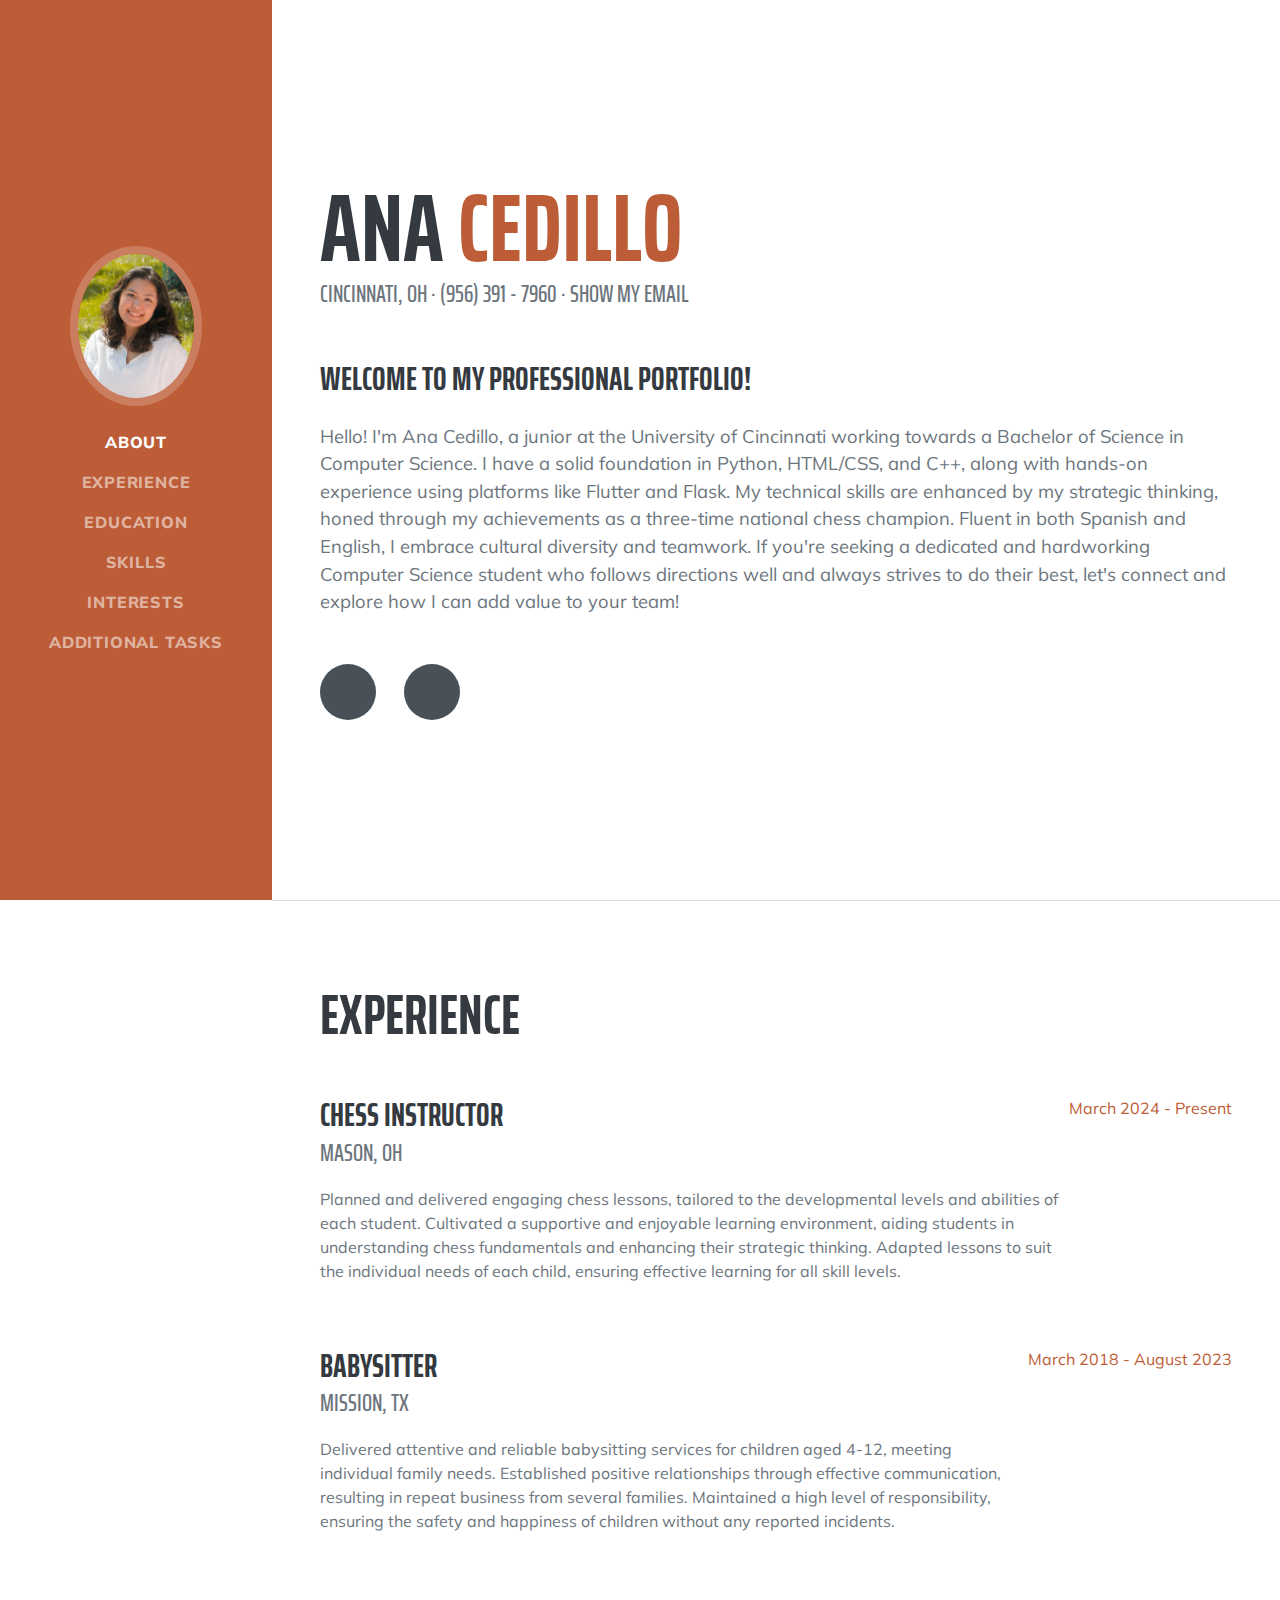
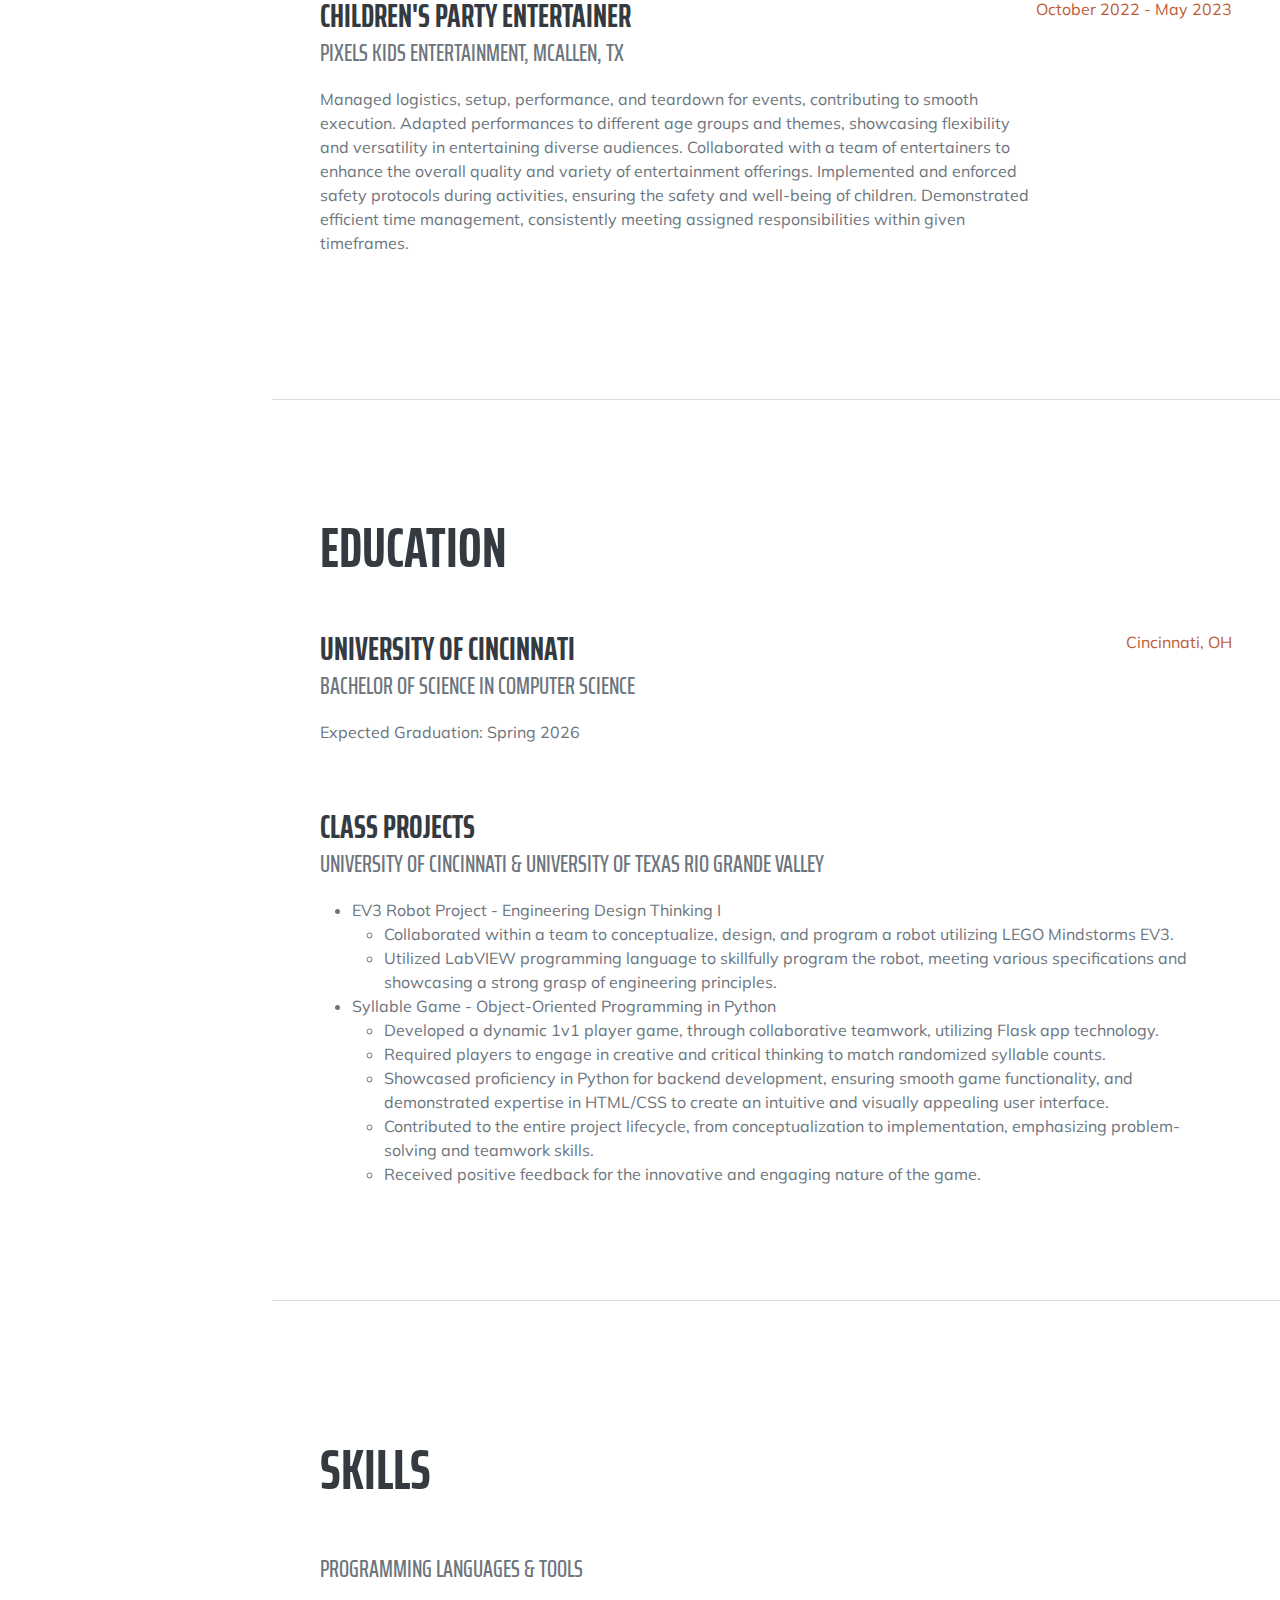
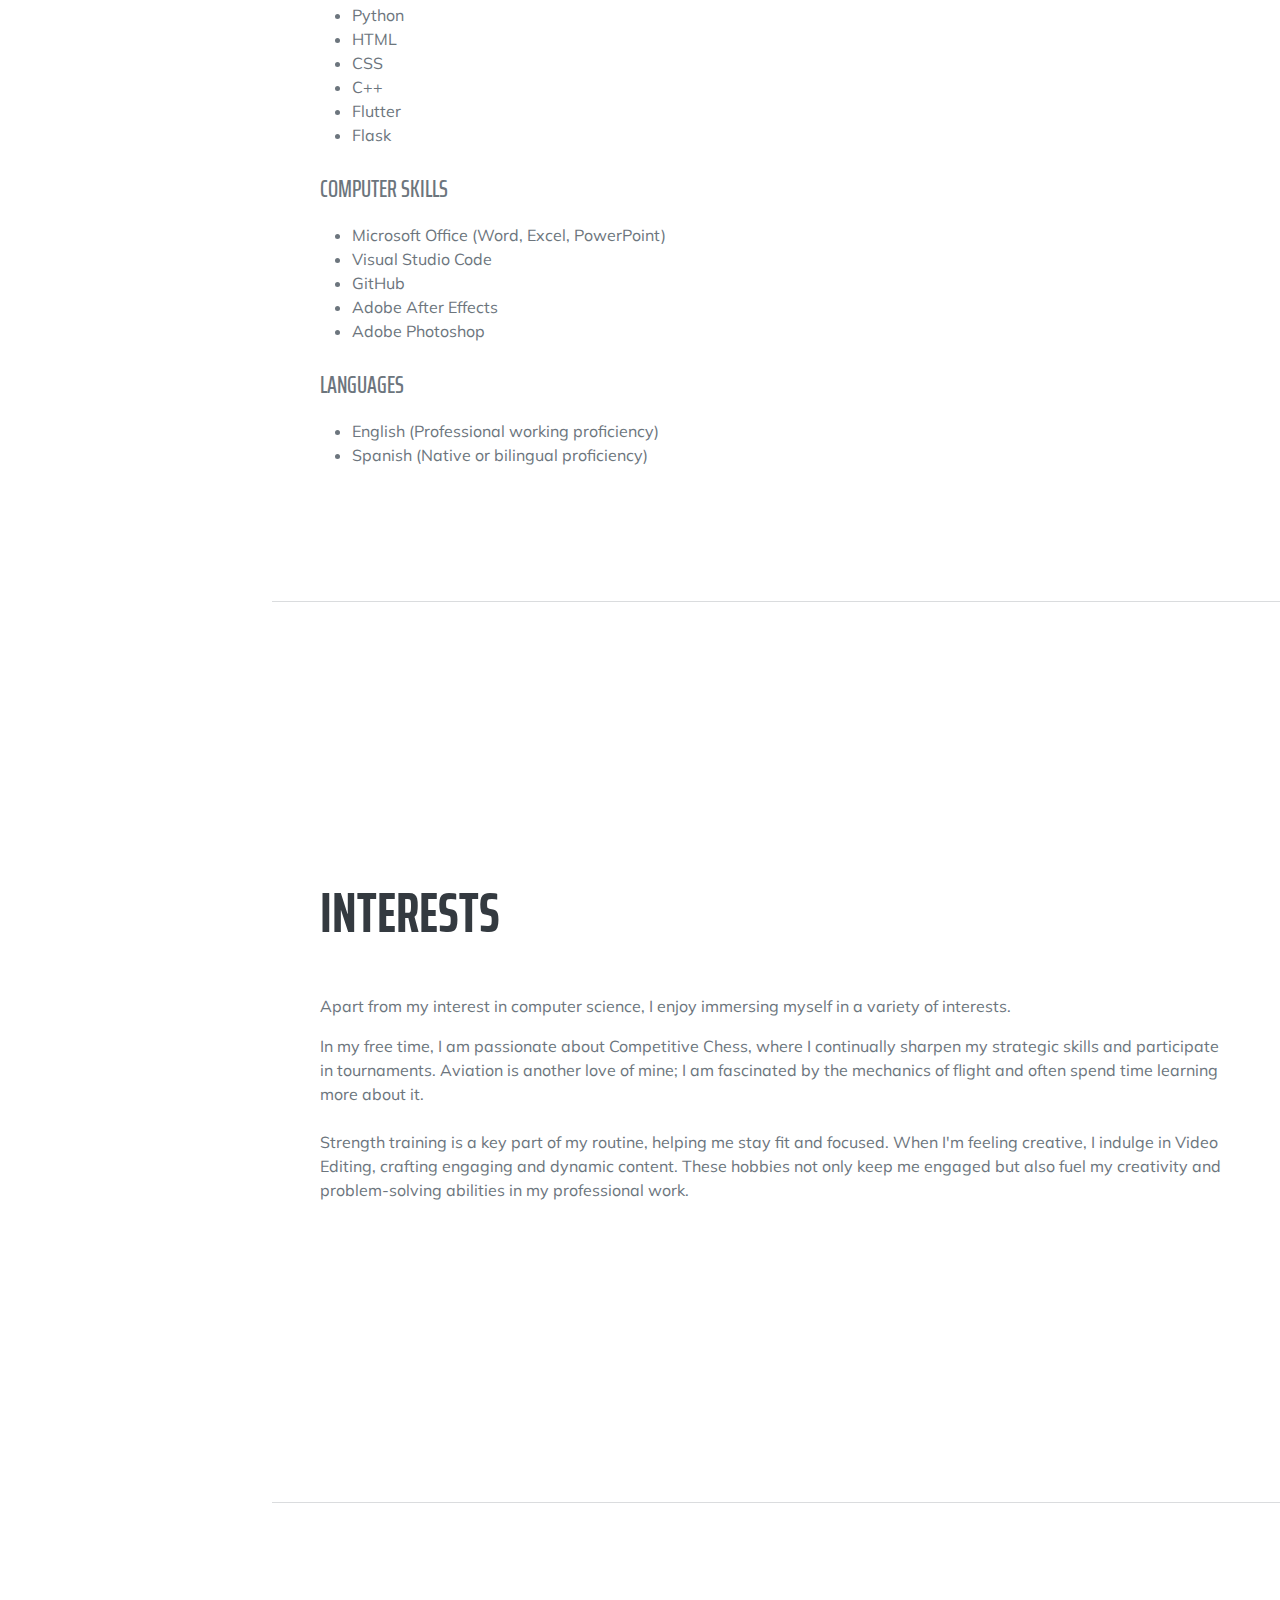
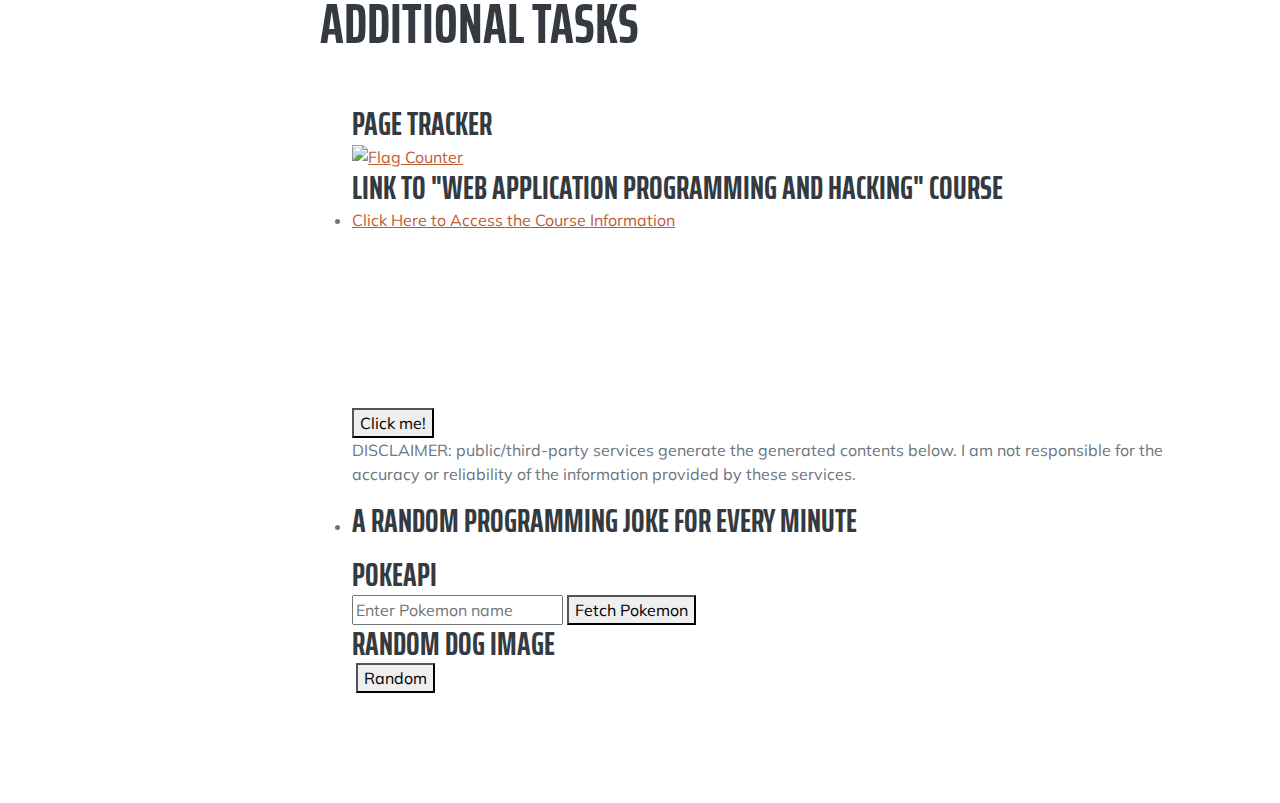
==== index.html @ 743b3d0e "Update index.html" ====
<!DOCTYPE html>
<html lang="en">
<head>
    <!-- Google tag (gtag.js) -->
<script async src="https://www.googletagmanager.com/gtag/js?id=G-1RV753YHR7"></script>
<script>
  window.dataLayer = window.dataLayer || [];
  function gtag(){dataLayer.push(arguments);}
  gtag('js', new Date());

  gtag('config', 'G-1RV753YHR7');
</script>
    <meta charset="utf-8" />
    <meta name="viewport" content="width=device-width, initial-scale=1, shrink-to-fit=no" />
    <meta name="description" content="" />
    <meta name="author" content="" />
    <title>Resume - Ana Cedillo</title>
    <link rel="icon" type="image/x-icon" href="images/favicon.ico" /> <!-- Corrected link to favicon -->
    <!-- Font Awesome icons (free version)-->
    <script src="https://use.fontawesome.com/releases/v6.3.0/js/all.js" crossorigin="anonymous"></script>
    <!-- Google fonts-->
    <link href="https://fonts.googleapis.com/css?family=Saira+Extra+Condensed:500,700" rel="stylesheet" type="text/css" />
    <link href="https://fonts.googleapis.com/css?family=Muli:400,400i,800,800i" rel="stylesheet" type="text/css" />
    <!-- Core theme CSS (includes Bootstrap)-->
    <link href="css/styles.css" rel="stylesheet" />
</head>
<body id="page-top">
    <!-- Navigation-->
    <nav class="navbar navbar-expand-lg navbar-dark bg-primary fixed-top" id="sideNav">
        <a class="navbar-brand js-scroll-trigger" href="#page-top">
            <span class="d-block d-lg-none">Ana Cedillo</span>
            <span class="d-none d-lg-block"><img class="img-fluid img-profile rounded-circle mx-auto mb-2" src="images/profile.jpg" alt="Profile Picture" /></span> <!-- Corrected path to profile image -->
        </a>
        <button class="navbar-toggler" type="button" data-bs-toggle="collapse" data-bs-target="#navbarResponsive" aria-controls="navbarResponsive" aria-expanded="false" aria-label="Toggle navigation"><span class="navbar-toggler-icon"></span></button>
        <div class="collapse navbar-collapse" id="navbarResponsive">
            <ul class="navbar-nav">
                <li class="nav-item"><a class="nav-link js-scroll-trigger" href="#about">About</a></li>
                <li class="nav-item"><a class="nav-link js-scroll-trigger" href="#experience">Experience</a></li>
                <li class="nav-item"><a class="nav-link js-scroll-trigger" href="#education">Education</a></li>
                <li class="nav-item"><a class="nav-link js-scroll-trigger" href="#skills">Skills</a></li>
                <li class="nav-item"><a class="nav-link js-scroll-trigger" href="#interests">Interests</a></li>
                <li class="nav-item"><a class="nav-link js-scroll-trigger" href="#Additional Tasks">Additional Tasks</a></li>
            </ul>
        </div>
    </nav>
    <!-- Page Content-->
    <div class="container-fluid p-0">
        <!-- About-->
        <section class="resume-section" id="about">
    <div class="resume-section-content">
        <h1 class="mb-0">
            Ana
            <span class="text-primary">Cedillo</span>
        </h1>
        <div class="subheading mb-5">
            Cincinnati, OH · (956) 391 - 7960 · <span id="email" onclick="showhideEmail()">Show my email</span>
        </div>
        <script type="text/javascript" src="js/email.js"></script>
        <script type="text/javascript" src="js/xkcd.js"></script>
        
        <h3 class="mb-4">WELCOME TO MY PROFESSIONAL PORTFOLIO!</h3>
        <p class="lead mb-5">Hello! I'm Ana Cedillo, a junior at the University of Cincinnati working towards a Bachelor of Science in Computer Science. I have a solid foundation in Python, HTML/CSS, and C++, along with hands-on experience using platforms like Flutter and Flask. My technical skills are enhanced by my strategic thinking, honed through my achievements as a three-time national chess champion. Fluent in both Spanish and English, I embrace cultural diversity and teamwork. If you're seeking a dedicated and hardworking Computer Science student who follows directions well and always strives to do their best, let's connect and explore how I can add value to your team!</p>
        <div class="social-icons">
            <a class="social-icon" href="https://www.linkedin.com/in/ana-k-cedillo"><i class="fab fa-linkedin-in"></i></a>
            <a class="social-icon" href="https://github.com/akcedillo"><i class="fab fa-github"></i></a>
        </div>
    </div>
</section>
        <hr class="m-0" />
        <!-- Experience-->
        <section class="resume-section" id="experience">
            <div class="resume-section-content">
                <h2 class="mb-5">Experience</h2>
                <div class="d-flex flex-column flex-md-row justify-content-between mb-5">
                    <div class="flex-grow-1">
                        <h3 class="mb-0">Chess Instructor</h3>
                        <div class="subheading mb-3">Mason, OH</div>
                        <p>Planned and delivered engaging chess lessons, tailored to the developmental levels and abilities of each student. Cultivated a supportive and enjoyable learning environment, aiding students in understanding chess fundamentals and enhancing their strategic thinking. Adapted lessons to suit the individual needs of each child, ensuring effective learning for all skill levels.</p>
                    </div>
                    <div class="flex-shrink-0"><span class="text-primary">March 2024 - Present</span></div>
                </div>
                <div class="d-flex flex-column flex-md-row justify-content-between mb-5">
                    <div class="flex-grow-1">
                        <h3 class="mb-0">Babysitter</h3>
                        <div class="subheading mb-3">Mission, TX</div>
                        <p>Delivered attentive and reliable babysitting services for children aged 4-12, meeting individual family needs. Established positive relationships through effective communication, resulting in repeat business from several families. Maintained a high level of responsibility, ensuring the safety and happiness of children without any reported incidents.</p>
                    </div>
                    <div class="flex-shrink-0"><span class="text-primary">March 2018 - August 2023</span></div>
                </div>
                <div class="d-flex flex-column flex-md-row justify-content-between mb-5">
                    <div class="flex-grow-1">
                        <h3 class="mb-0">Children's Party Entertainer</h3>
                        <div class="subheading mb-3">Pixels Kids Entertainment, McAllen, TX</div>
                        <p>Managed logistics, setup, performance, and teardown for events, contributing to smooth execution. Adapted performances to different age groups and themes, showcasing flexibility and versatility in entertaining diverse audiences. Collaborated with a team of entertainers to enhance the overall quality and variety of entertainment offerings. Implemented and enforced safety protocols during activities, ensuring the safety and well-being of children. Demonstrated efficient time management, consistently meeting assigned responsibilities within given timeframes.</p>
                    </div>
                    <div class="flex-shrink-0"><span class="text-primary">October 2022 - May 2023</span></div>
                </div>
            </div>
        </section>
        <hr class="m-0" />
        <!-- Education-->
        <section class="resume-section" id="education">
            <div class="resume-section-content">
                <h2 class="mb-5">Education</h2>
                <div class="d-flex flex-column flex-md-row justify-content-between mb-5">
                    <div class="flex-grow-1">
                        <h3 class="mb-0">University of Cincinnati</h3>
                        <div class="subheading mb-3">Bachelor of Science in Computer Science</div>
                        <p>Expected Graduation: Spring 2026</p>
                    </div>
                    <div class="flex-shrink-0"><span class="text-primary">Cincinnati, OH</span></div>
                </div>
                <div class="d-flex flex-column flex-md-row justify-content-between">
                    <div class="flex-grow-1">
                        <h3 class="mb-0">Class Projects</h3>
                        <div class="subheading mb-3">University of Cincinnati & University of Texas Rio Grande Valley</div>
                        <ul class="fa-ul mb-0">
                            <li>
                                <span class="fa-li"><i class="fas fa-robot"></i></span>
                                EV3 Robot Project - Engineering Design Thinking I
                                <ul>
                                    <li>Collaborated within a team to conceptualize, design, and program a robot utilizing LEGO Mindstorms EV3.</li>
                                    <li>Utilized LabVIEW programming language to skillfully program the robot, meeting various specifications and showcasing a strong grasp of engineering principles.</li>
                                </ul>
                            </li>
                            <li>
                                <span class="fa-li"><i class="fas fa-gamepad"></i></span>
                                Syllable Game - Object-Oriented Programming in Python
                                <ul>
                                    <li>Developed a dynamic 1v1 player game, through collaborative teamwork, utilizing Flask app technology.</li>
                                    <li>Required players to engage in creative and critical thinking to match randomized syllable counts.</li>
                                    <li>Showcased proficiency in Python for backend development, ensuring smooth game functionality, and demonstrated expertise in HTML/CSS to create an intuitive and visually appealing user interface.</li>
                                    <li>Contributed to the entire project lifecycle, from conceptualization to implementation, emphasizing problem-solving and teamwork skills.</li>
                                    <li>Received positive feedback for the innovative and engaging nature of the game.</li>
                                </ul>
                            </li>
                        </ul>
                    </div>
                </div>
            </div>
        </section>
        <hr class="m-0" />
        <!-- Skills-->
        <section class="resume-section" id="skills">
    <div class="resume-section-content">
        <h2 class="mb-5">Skills</h2>

        <div class="subheading mb-3">Programming Languages & Tools</div>
        <ul class="fa-ul mb-4">
            <li>
                <span class="fa-li"><i class="fas fa-check"></i></span>
                Python
            </li>
            <li>
                <span class="fa-li"><i class="fas fa-check"></i></span>
                HTML
            </li>
            <li>
                <span class="fa-li"><i class="fas fa-check"></i></span>
                CSS
            </li>
            <li>
                <span class="fa-li"><i class="fas fa-check"></i></span>
                C++
            </li>
            <li>
                <span class="fa-li"><i class="fas fa-check"></i></span>
                Flutter
            </li>
            <li>
                <span class="fa-li"><i class="fas fa-check"></i></span>
                Flask
            </li>
        </ul>

        <div class="subheading mb-3">Computer Skills</div>
        <ul class="fa-ul mb-4">
            <li>
                <span class="fa-li"><i class="fas fa-check"></i></span>
                Microsoft Office (Word, Excel, PowerPoint)
            </li>
            <li>
                <span class="fa-li"><i class="fas fa-check"></i></span>
                Visual Studio Code
            </li>
            <li>
                <span class="fa-li"><i class="fas fa-check"></i></span>
                GitHub
            </li>
            <li>
                <span class="fa-li"><i class="fas fa-check"></i></span>
                Adobe After Effects
            </li>
            <li>
                <span class="fa-li"><i class="fas fa-check"></i></span>
                Adobe Photoshop
            </li>
        </ul>

        <div class="subheading mb-3">Languages</div>
        <ul class="fa-ul mb-0">
            <li>
                <span class="fa-li"><i class="fas fa-check"></i></span>
                English (Professional working proficiency)
            </li>
            <li>
                <span class="fa-li"><i class="fas fa-check"></i></span>
                Spanish (Native or bilingual proficiency)
            </li>
        </ul>
    </div>
</section>

        <hr class="m-0" />
        <!-- Interests-->
        <section class="resume-section" id="interests">
            <div class="resume-section-content">
                <h2 class="mb-5">Interests</h2>
                <p>Apart from my interest in computer science, I enjoy immersing myself in a variety of interests.</p>
                <p class="mb-4">In my free time, I am passionate about Competitive Chess, where I continually sharpen my strategic skills and participate in tournaments. Aviation is another love of mine; I am fascinated by the mechanics of flight and often spend time learning more about it.</p>
                <p class="mb-4">Strength training is a key part of my routine, helping me stay fit and focused. When I'm feeling creative, I indulge in Video Editing, crafting engaging and dynamic content. These hobbies not only keep me engaged but also fuel my creativity and problem-solving abilities in my professional work.</p>
            </div>
        </section>
        <hr class="m-0" />
        <!-- Additional Tasks-->
        <section class="resume-section" id="Additional Tasks">
            <div class="resume-section-content">
                <h2 class="mb-5">Additional Tasks</h2>
                <ul class="fa-ul mb-4">
                    <!-- ADD PAGE TRACKER HERE -->
                    <h3 class="mb-0">Page Tracker</h3>
          <a href="https://info.flagcounter.com/0sYk"><img src="https://s01.flagcounter.com/count2/0sYk/bg_FFFFFF/txt_000000/border_CCCCCC/columns_2/maxflags_4/viewers_0/labels_0/pageviews_1/flags_0/percent_0/" alt="Flag Counter" border="0"></a>
                    <!-- WAPH.HTML PAGE LINK -->
                    <h3 class="mb-0">Link to "Web Application Programming and Hacking" course</h3>
                    <li>
                        <span class="fa-li"><i class="fas fa-link"></i></span>
                        <a href="waph.html" target="_blank">Click Here to Access the Course Information</a>
                    </li>
                    <!-- digital clock and analog clock -->    
                    <div id="clock-container">
                        <div id="digit-clock"></div>
                        <canvas id="analog-clock" width="150" height="150" style="background-color:#FFFFFF"></canvas>
                        <script src="https://waph-uc.github.io/clock.js"></script>
                    </div>

                   <!-- confetti effect using a different tag -->
                    <div style="margin-top: 20px;"></div>
                    <div id="confetti"></div>
                    <button id="button" role="button">Click me!</button>
                    <script src="https://cdn.jsdelivr.net/npm/js-confetti@latest/dist/js-confetti.browser.js"></script>
                    <script src="js/confetti.js"></script>
                    
                    <!-- Two public Web APIs integration (20 pts)​ Ensure you include a disclaimer stating that the public/third-party services generate the generated contents below and that you are not responsible. -->
                    <p>DISCLAIMER: public/third-party services generate the generated contents below. I am not responsible for the accuracy or reliability of the information provided by these services.</p>

                    <!-- 1. Integrate the jokeAPI-->
                    <li>
                        <h3 class="mb-0">A random programming joke for every minute</h3>
                        <p id="joke-of-the-day"></p>
                    </li>
                    <!-- 2. Integrate a public API with graphics and display that graphic/image in your page. -->
                    <h3 class="mb-0">PokeAPI</h3>
                        <input type="text" id="pokemonName" placeholder="Enter Pokemon name">
                        <button onclick="fetchData()">Fetch Pokemon</button><br>
                        <img src="" alt="Pokemon Sprite" id="pokemonSprite" style="display: none">
                        <script src="js/pokemon.js"></script>
                    <h3 class="mb-0">Random Dog Image</h3>
                    <script src="js/random.js"></script>
                    <div id="container">
                      <img id="image"/>
                      <button id="button" onclick="get_random_dog_image()"> Random </button>
                    </div>
                    
                </ul>
            </div>
        </section>
    </div>
    <!-- Bootstrap core JS-->
    <script src="https://cdnjs.cloudflare.com/ajax/libs/jquery/3.6.0/jquery.min.js"></script>
    <script src="https://cdnjs.cloudflare.com/ajax/libs/bootstrap/5.3.0/js/bootstrap.bundle.min.js"></script>
    <!-- Core theme JS-->
    <script src="js/scripts.js"></script>
    
     <!-- Script for digital and analog clocks -->
    <script type="text/javascript">
    function displayTime() {
      document.getElementById('digit-clock').innerHTML = "Current time:" + new Date();
    }
    setInterval(displayTime,500);
    // code for the analog clock
    var canvas = document.getElementById("analog-clock");
    var ctx = canvas.getContext("2d");
    var radius = canvas.height / 2;
    ctx.translate(radius, radius);
    radius = radius * 0.90
    setInterval(drawClock, 1000);

    function drawClock() {
      drawFace(ctx, radius);
      drawNumbers(ctx, radius);
      drawTime(ctx, radius);
    }
</script>
    <!-- Script for joke of the day -->
<script src="https://cdnjs.cloudflare.com/ajax/libs/jquery/3.6.0/jquery.min.js"></script>
<script>
    $(document).ready(function() {
        function fetchJoke() {
            $.get("https://v2.jokeapi.dev/joke/Programming?type=single", function(result) {
                console.log("From jokeAPI: " + JSON.stringify(result));
                $("#joke-of-the-day").html("A random programming joke: " + result.joke);
            });
        }
        // Fetch a joke initially when the page loads
        fetchJoke();
        // Fetch a new joke every minute
        setInterval(fetchJoke, 60000); // 60000 milliseconds = 1 minute
    });
    </script>
    
</body>
</html>
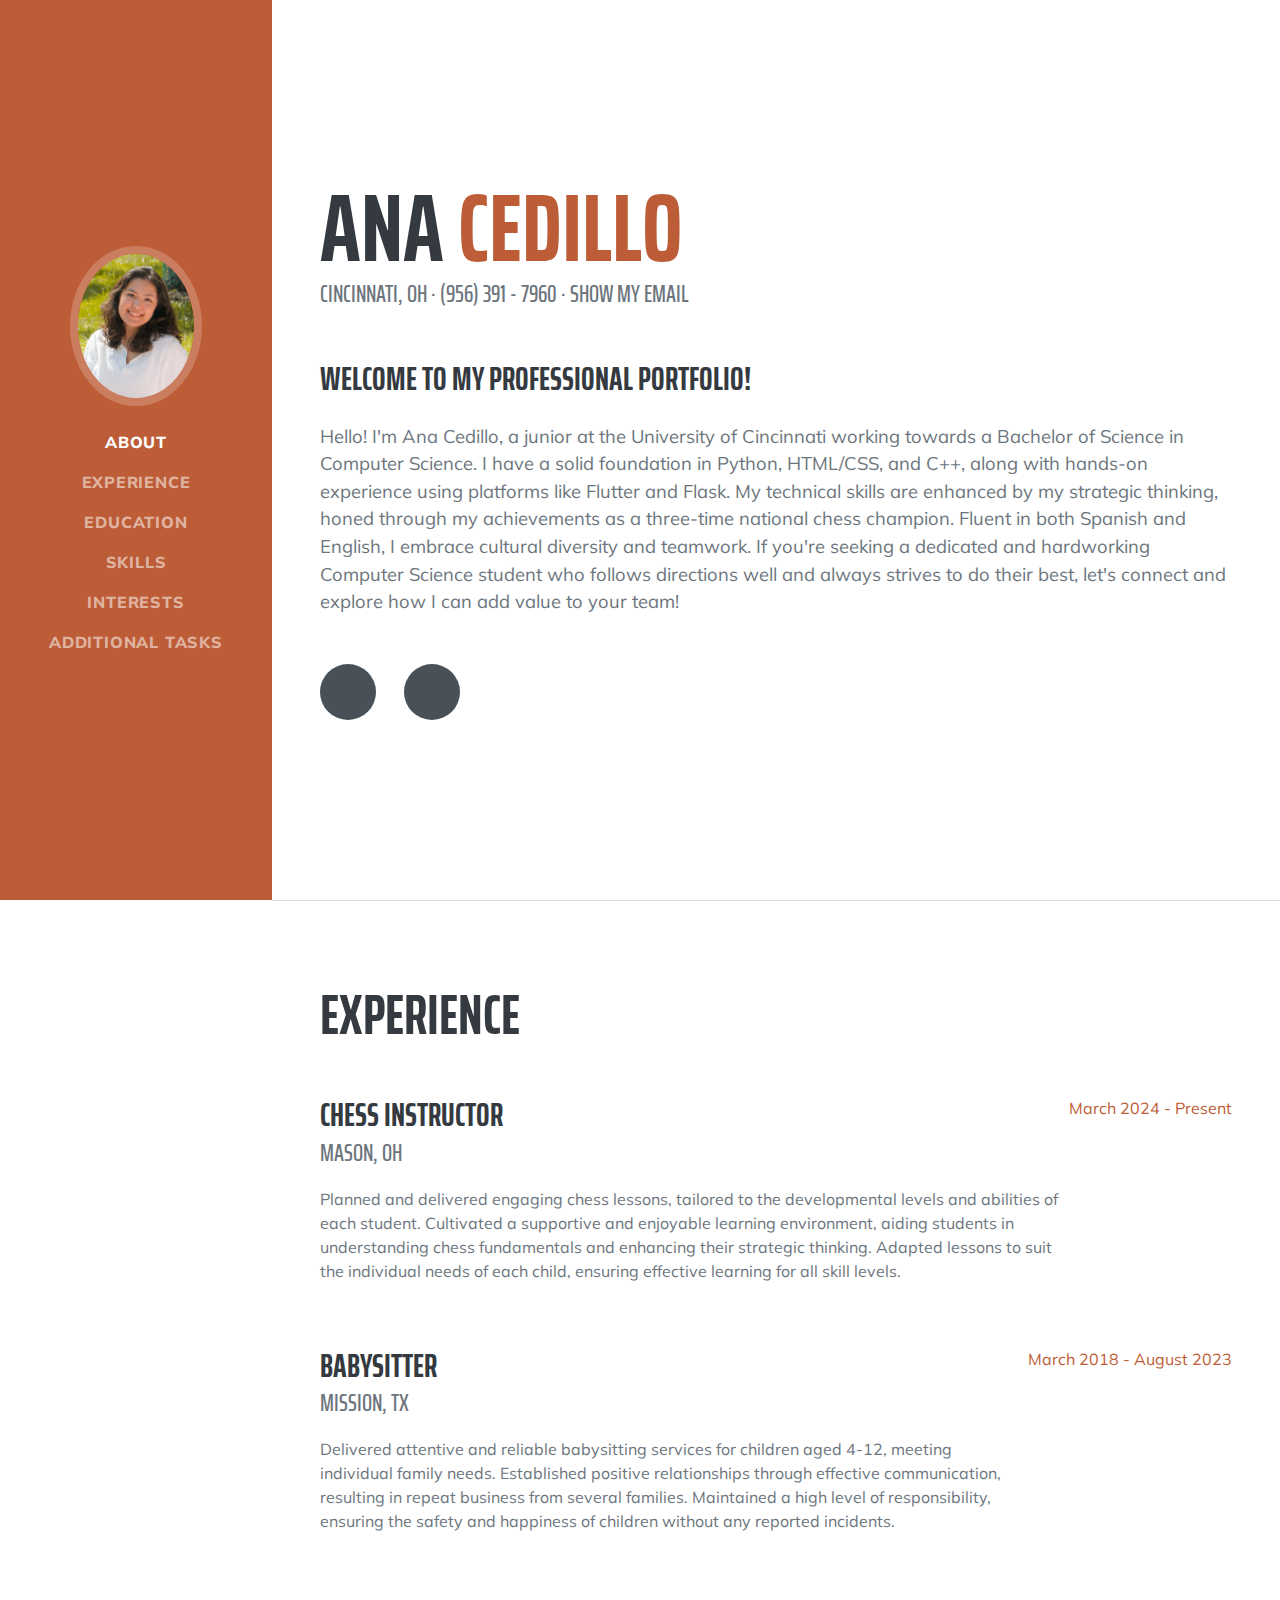
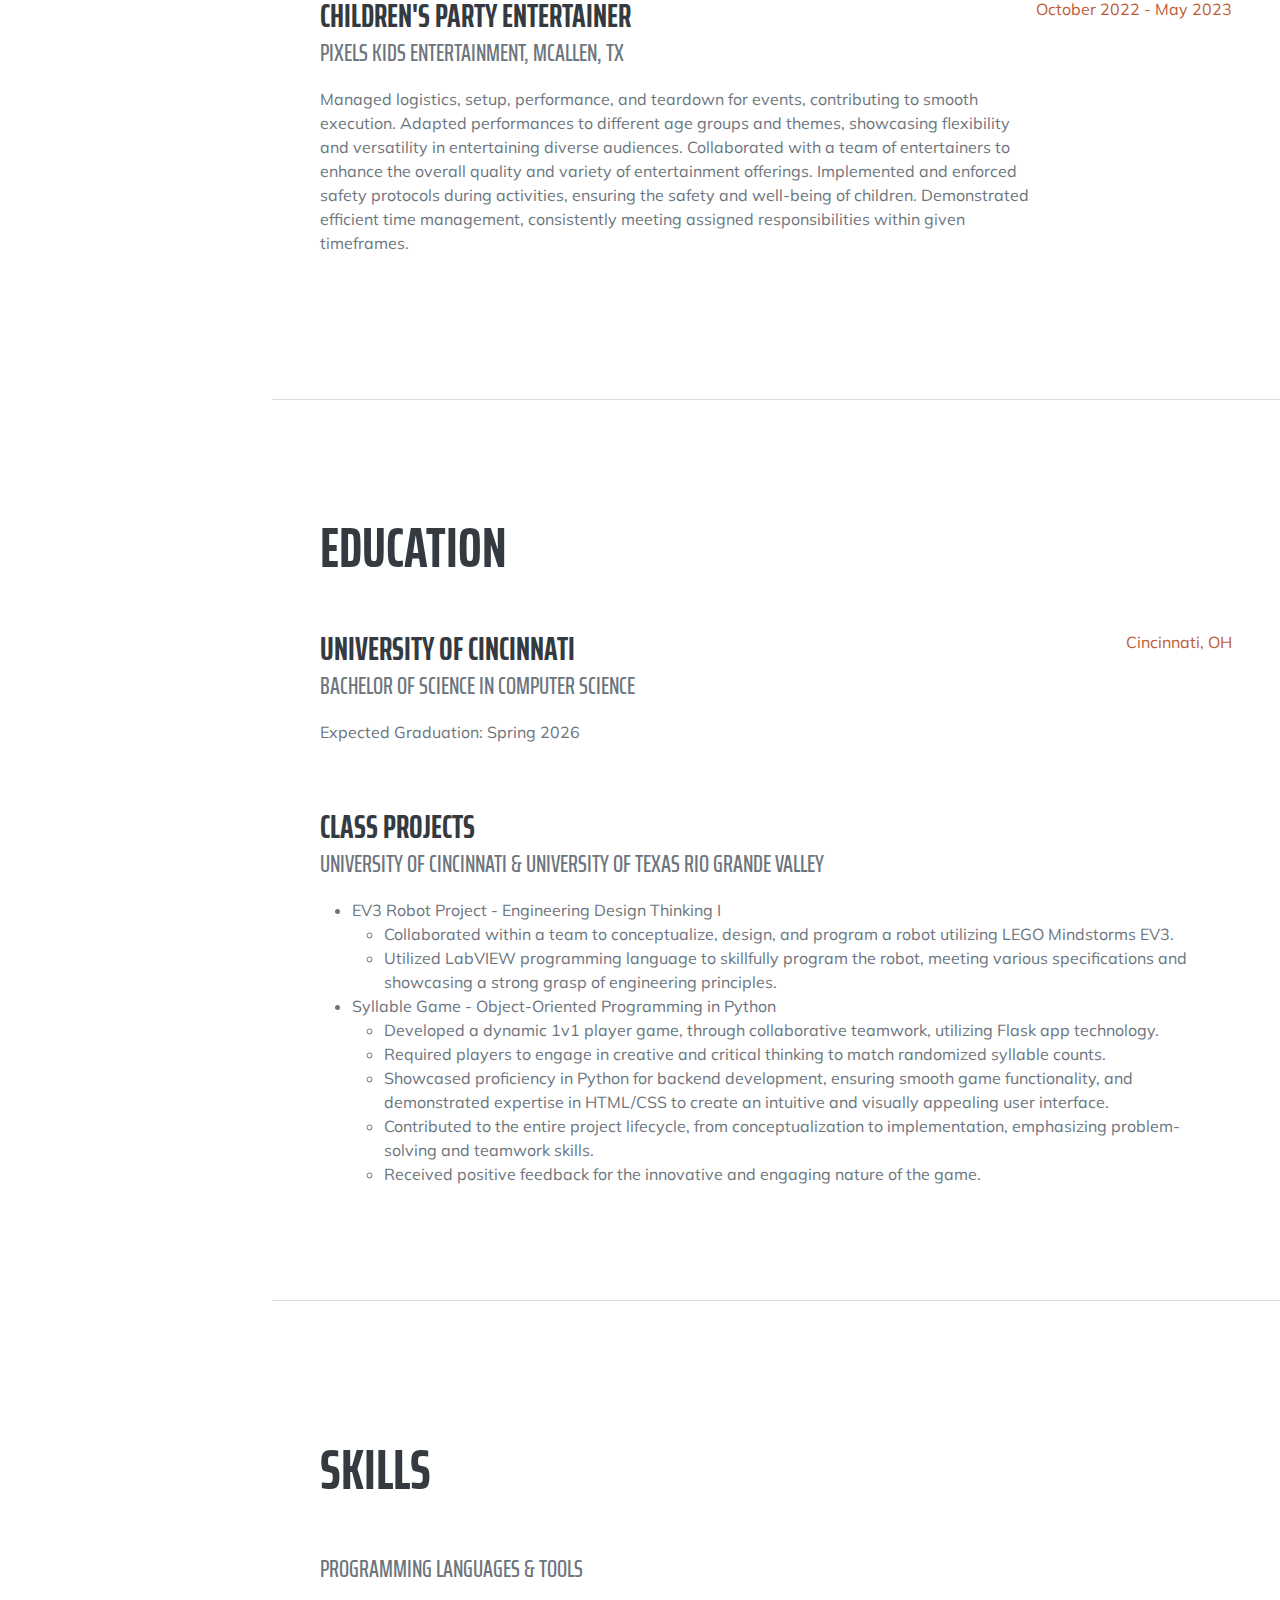
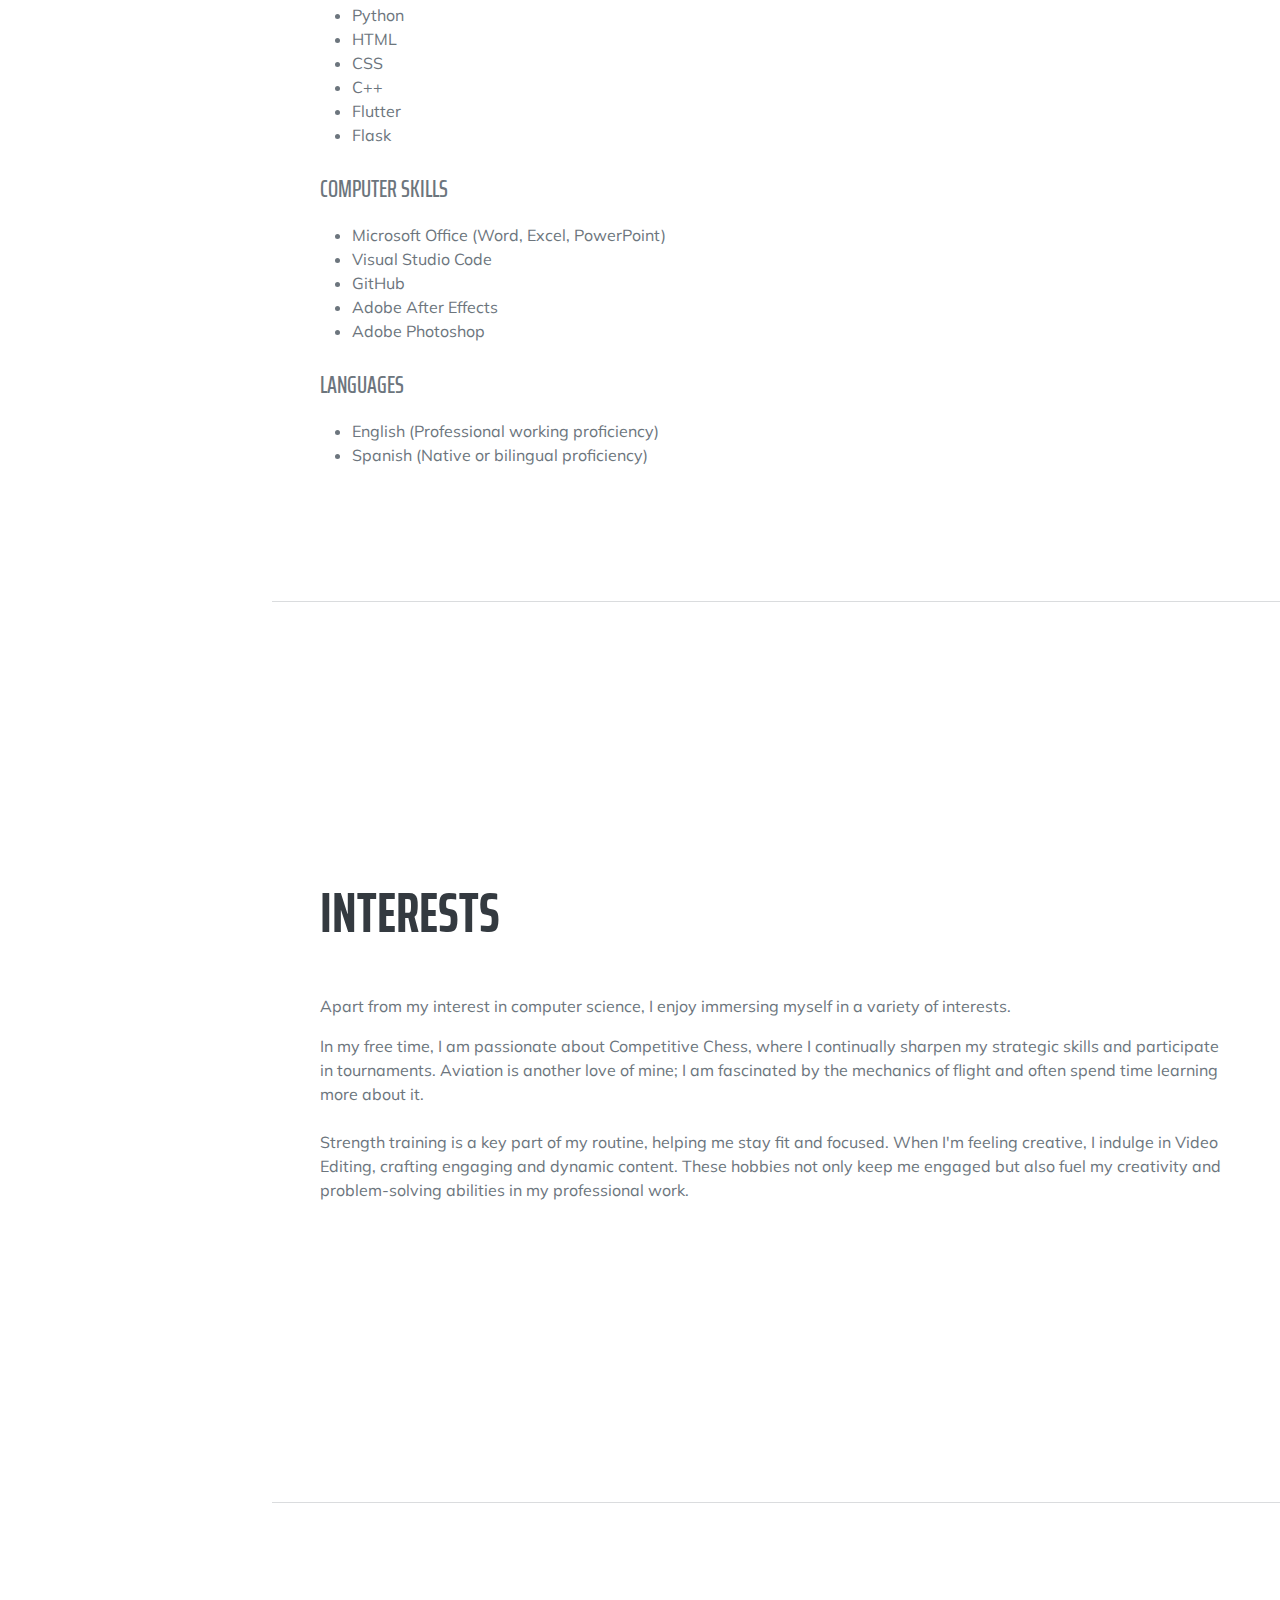
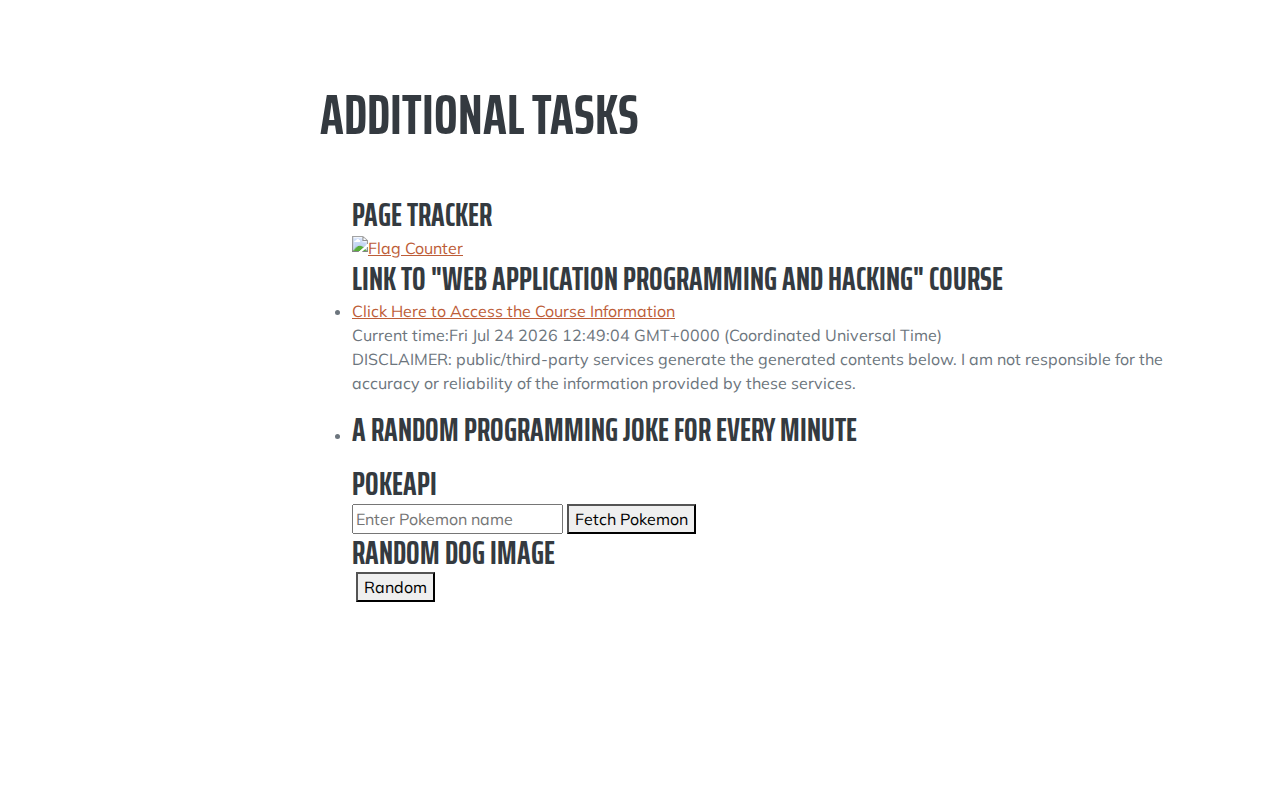
==== commit 28f36a6b: "Update index.html" ====
--- a/index.html
+++ b/index.html
@@ -56,7 +56,6 @@
             Cincinnati, OH · (956) 391 - 7960 · <span id="email" onclick="showhideEmail()">Show my email</span>
         </div>
         <script type="text/javascript" src="js/email.js"></script>
-        <script type="text/javascript" src="js/xkcd.js"></script>
         
         <h3 class="mb-4">WELCOME TO MY PROFESSIONAL PORTFOLIO!</h3>
         <p class="lead mb-5">Hello! I'm Ana Cedillo, a junior at the University of Cincinnati working towards a Bachelor of Science in Computer Science. I have a solid foundation in Python, HTML/CSS, and C++, along with hands-on experience using platforms like Flutter and Flask. My technical skills are enhanced by my strategic thinking, honed through my achievements as a three-time national chess champion. Fluent in both Spanish and English, I embrace cultural diversity and teamwork. If you're seeking a dedicated and hardworking Computer Science student who follows directions well and always strives to do their best, let's connect and explore how I can add value to your team!</p>
@@ -239,16 +238,17 @@
                     <!-- digital clock and analog clock -->    
                     <div id="clock-container">
                         <div id="digit-clock"></div>
-                        <canvas id="analog-clock" width="150" height="150" style="background-color:#FFFFFF"></canvas>
+                        <div id="analog-clock" width="150" height="150" style="background-color:#FFFFFF"></div>
                         <script src="https://waph-uc.github.io/clock.js"></script>
                     </div>
 
-                   <!-- confetti effect using a different tag -->
+                   <!-- confetti effect using a different tag 
                     <div style="margin-top: 20px;"></div>
                     <div id="confetti"></div>
                     <button id="button" role="button">Click me!</button>
                     <script src="https://cdn.jsdelivr.net/npm/js-confetti@latest/dist/js-confetti.browser.js"></script>
                     <script src="js/confetti.js"></script>
+                    -->
                     
                     <!-- Two public Web APIs integration (20 pts)​ Ensure you include a disclaimer stating that the public/third-party services generate the generated contents below and that you are not responsible. -->
                     <p>DISCLAIMER: public/third-party services generate the generated contents below. I am not responsible for the accuracy or reliability of the information provided by these services.</p>
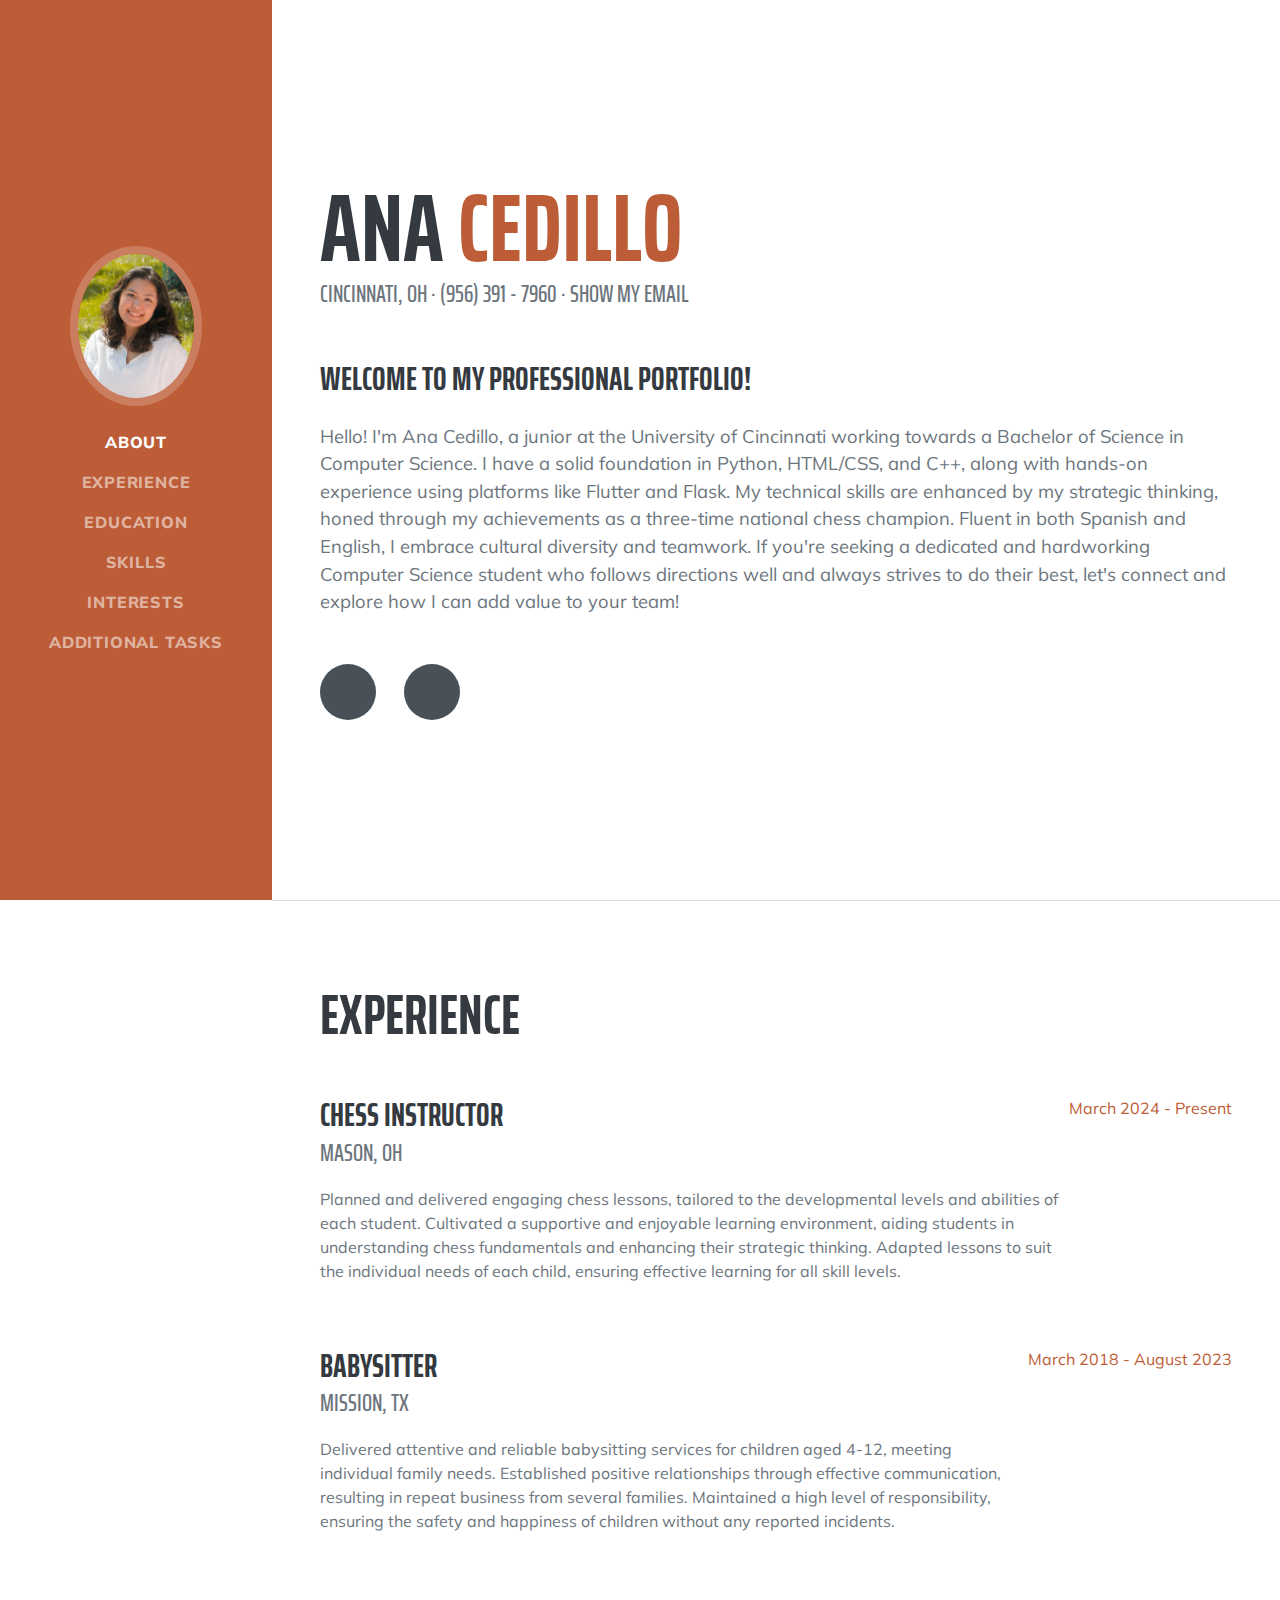
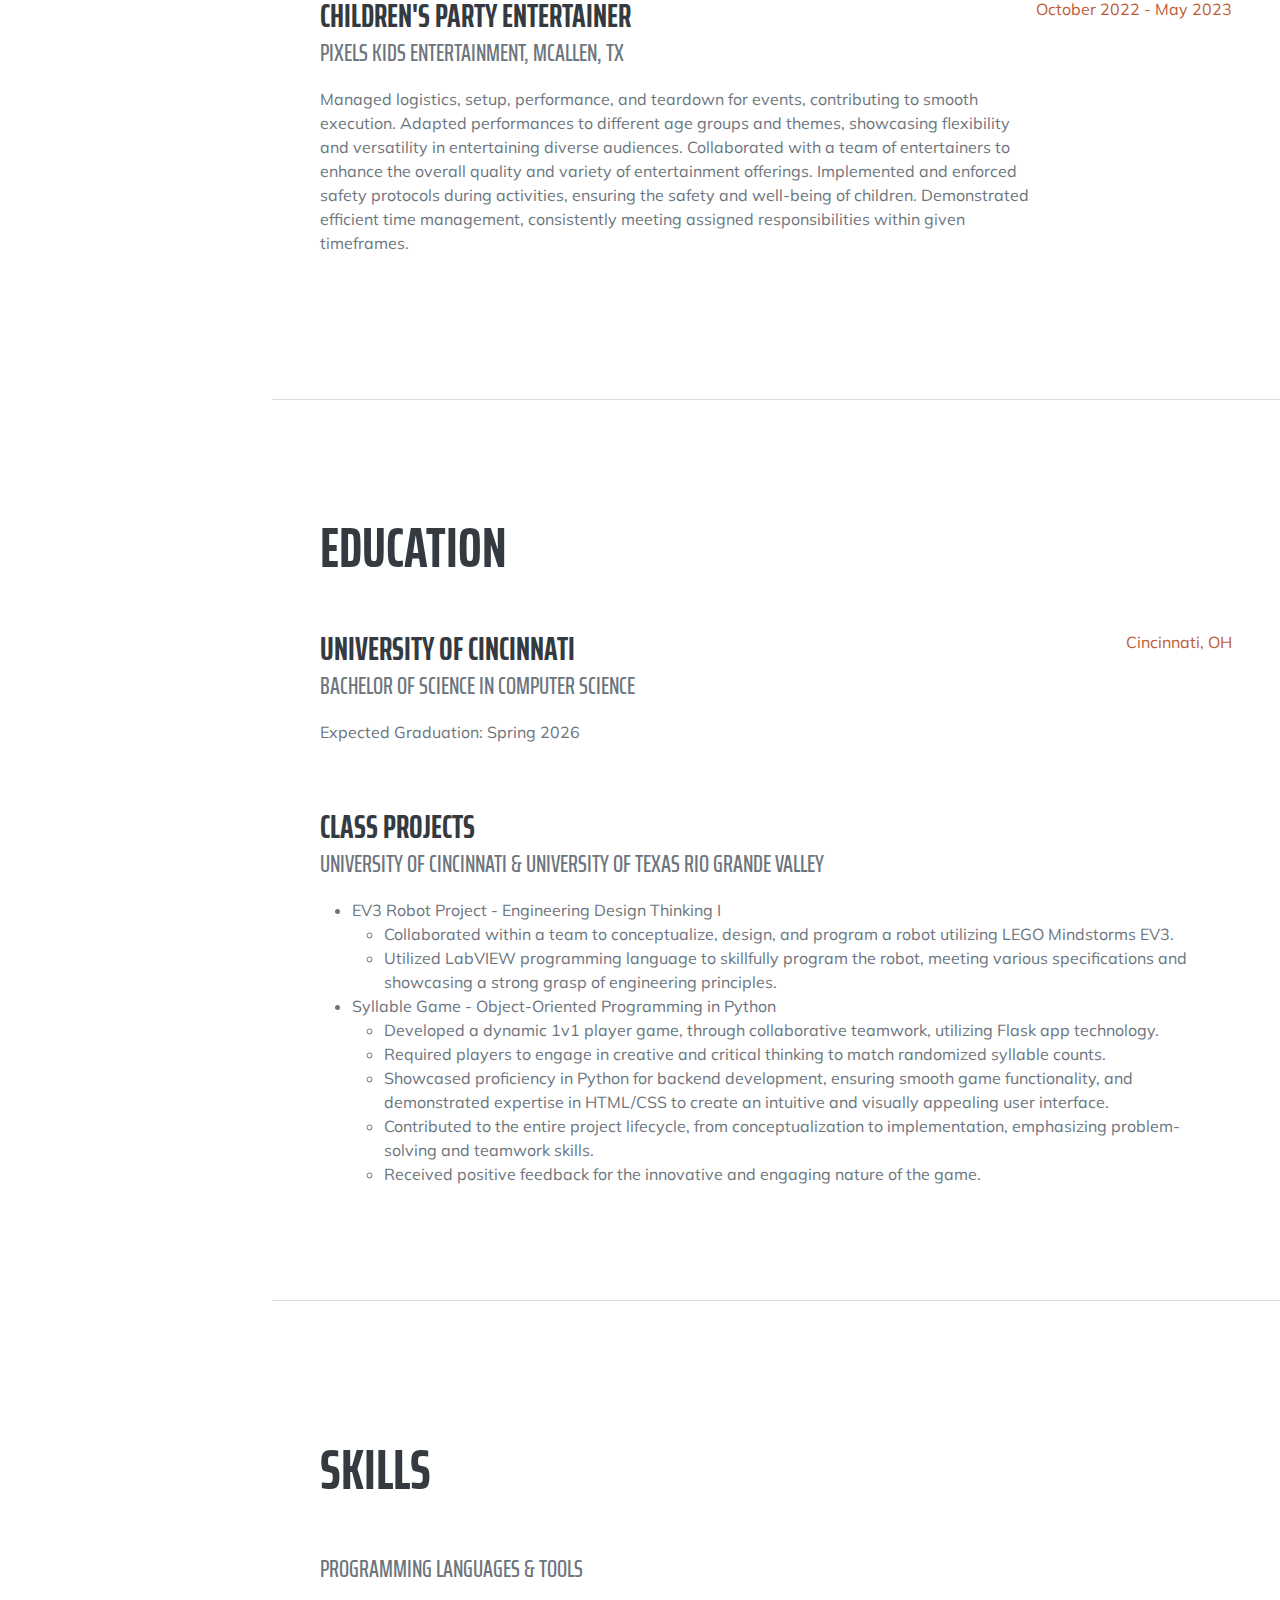
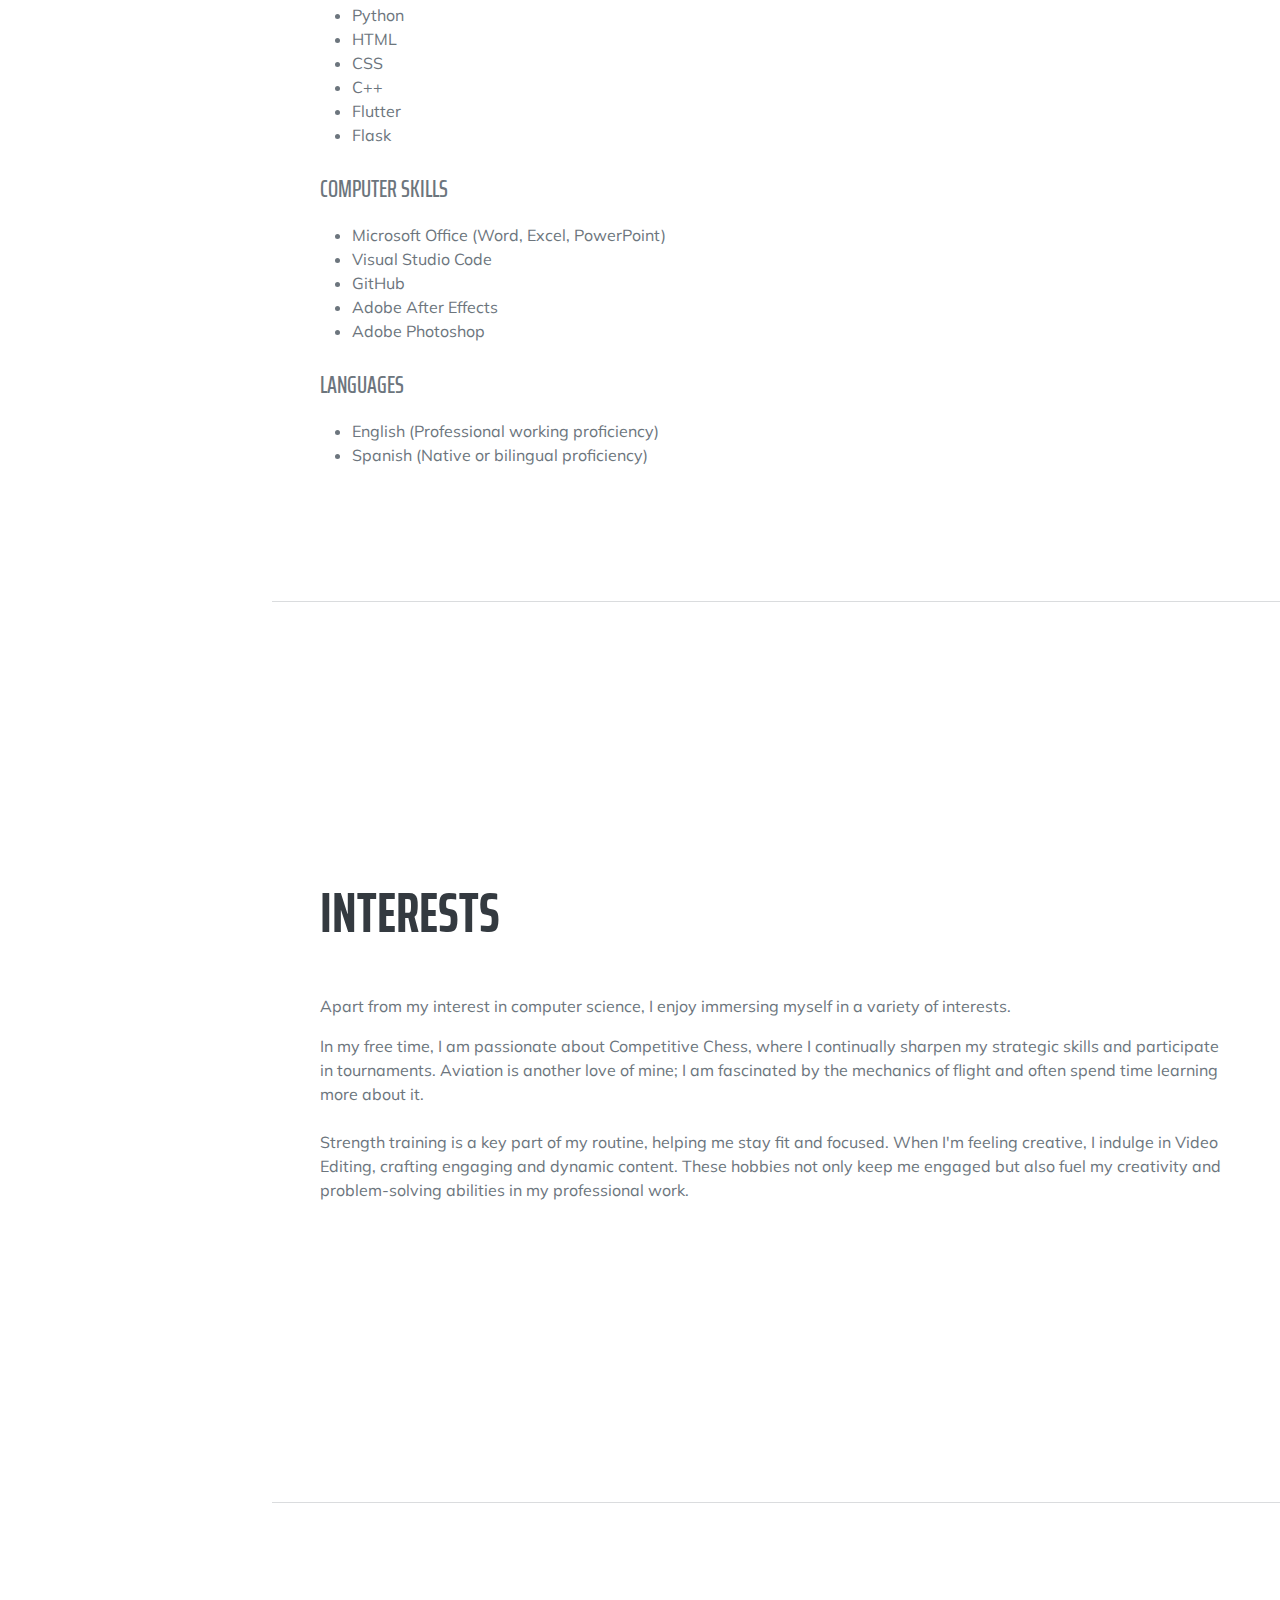
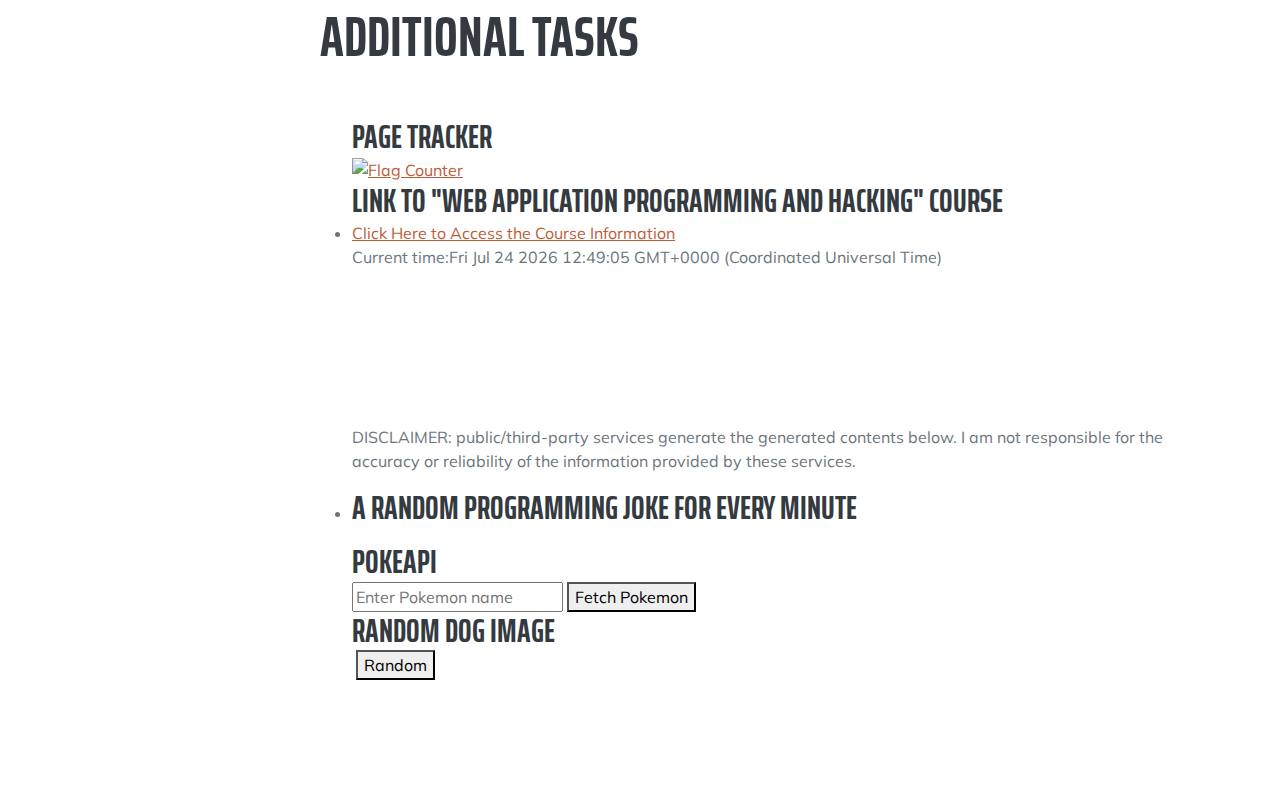
==== commit a8331299: "Update index.html" ====
--- a/index.html
+++ b/index.html
@@ -238,7 +238,7 @@
                     <!-- digital clock and analog clock -->    
                     <div id="clock-container">
                         <div id="digit-clock"></div>
-                        <div id="analog-clock" width="150" height="150" style="background-color:#FFFFFF"></div>
+                        <canvas id="analog-clock" width="150" height="150" style="background-color:#FFFFFF"></canvas >
                         <script src="https://waph-uc.github.io/clock.js"></script>
                     </div>
 
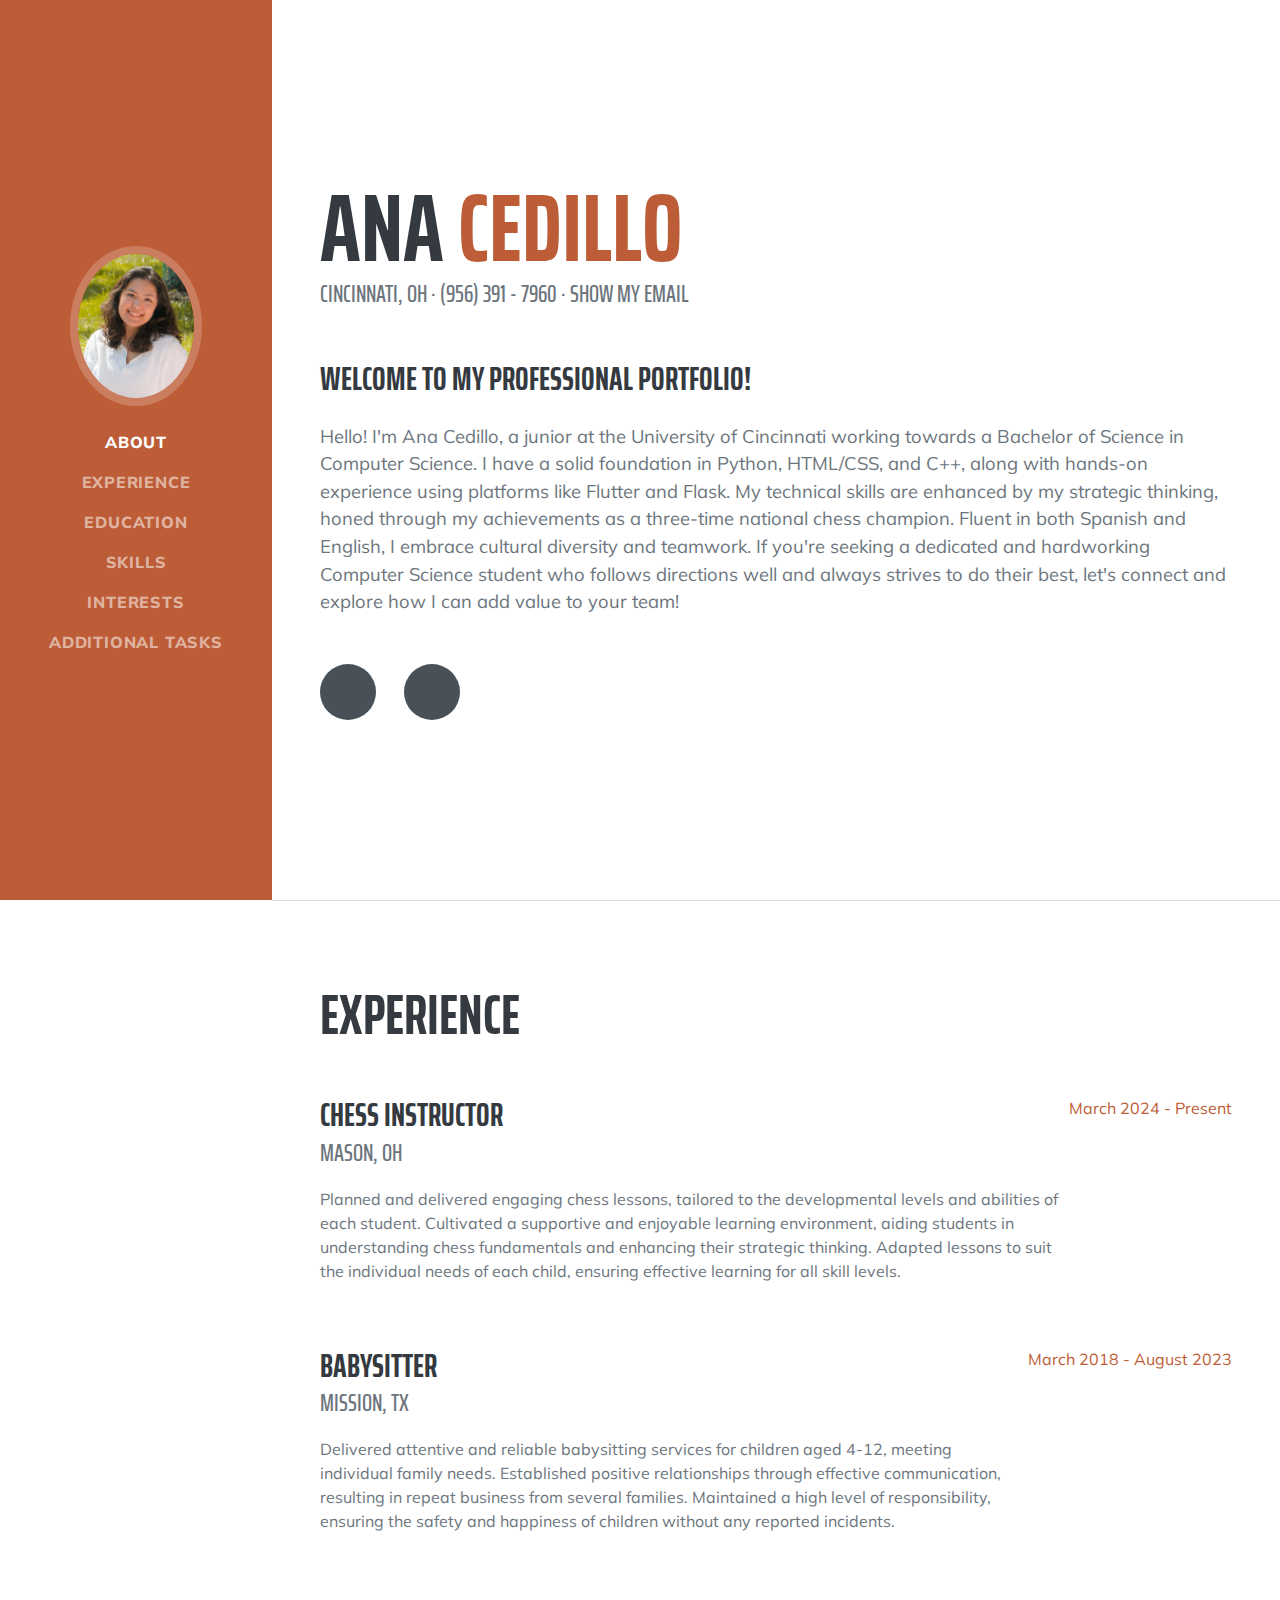
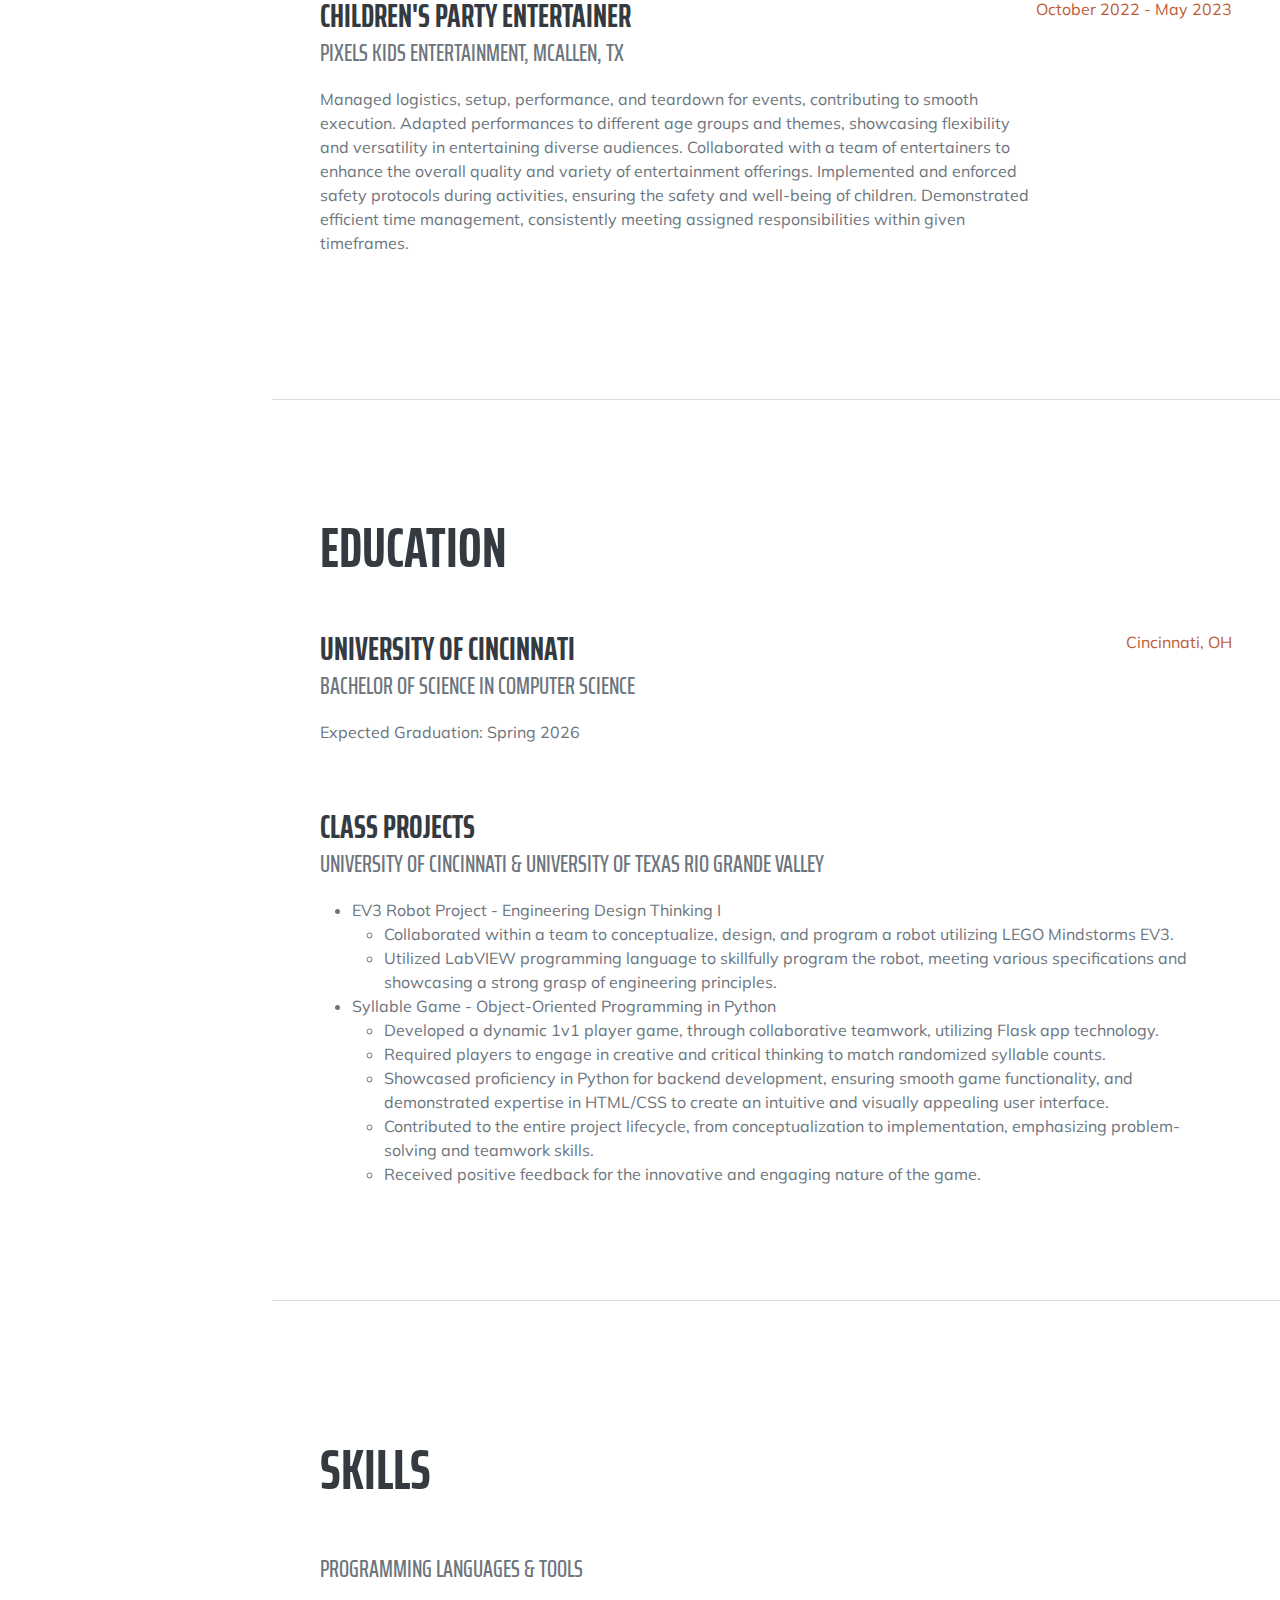
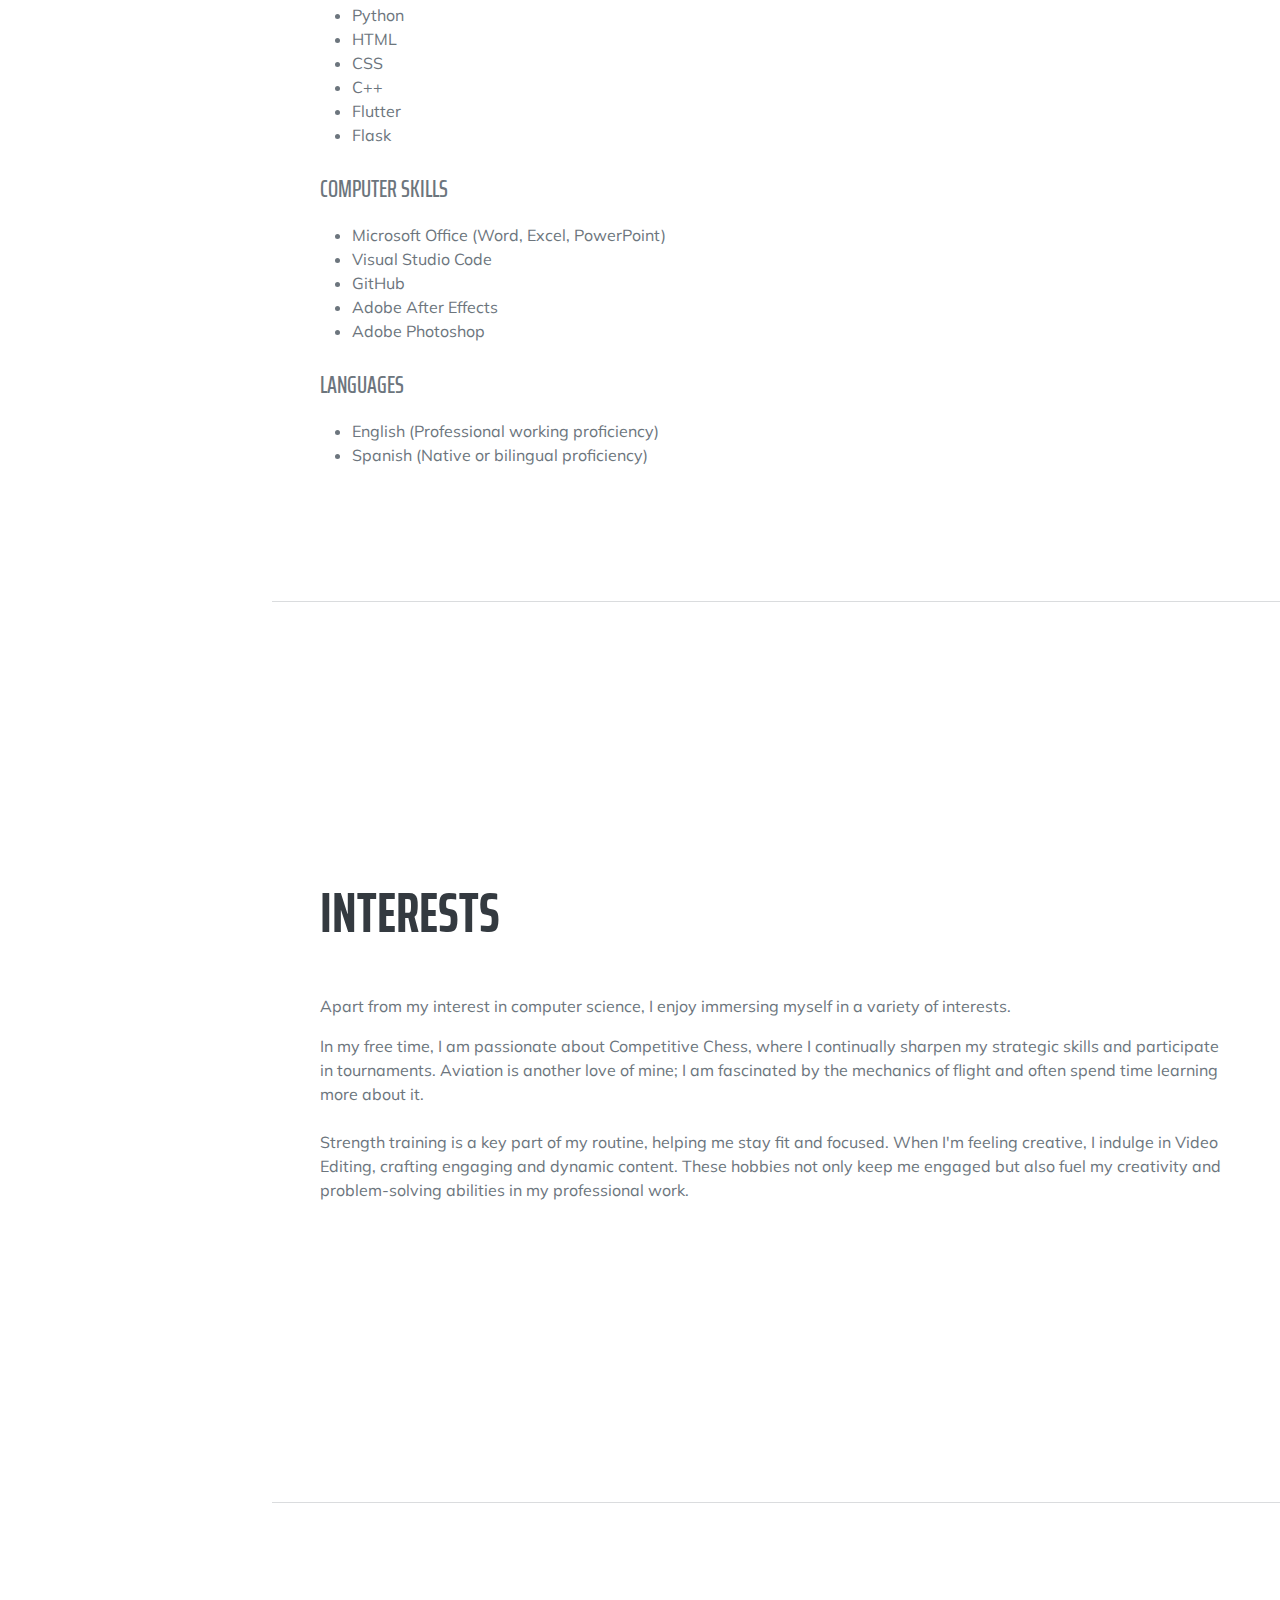
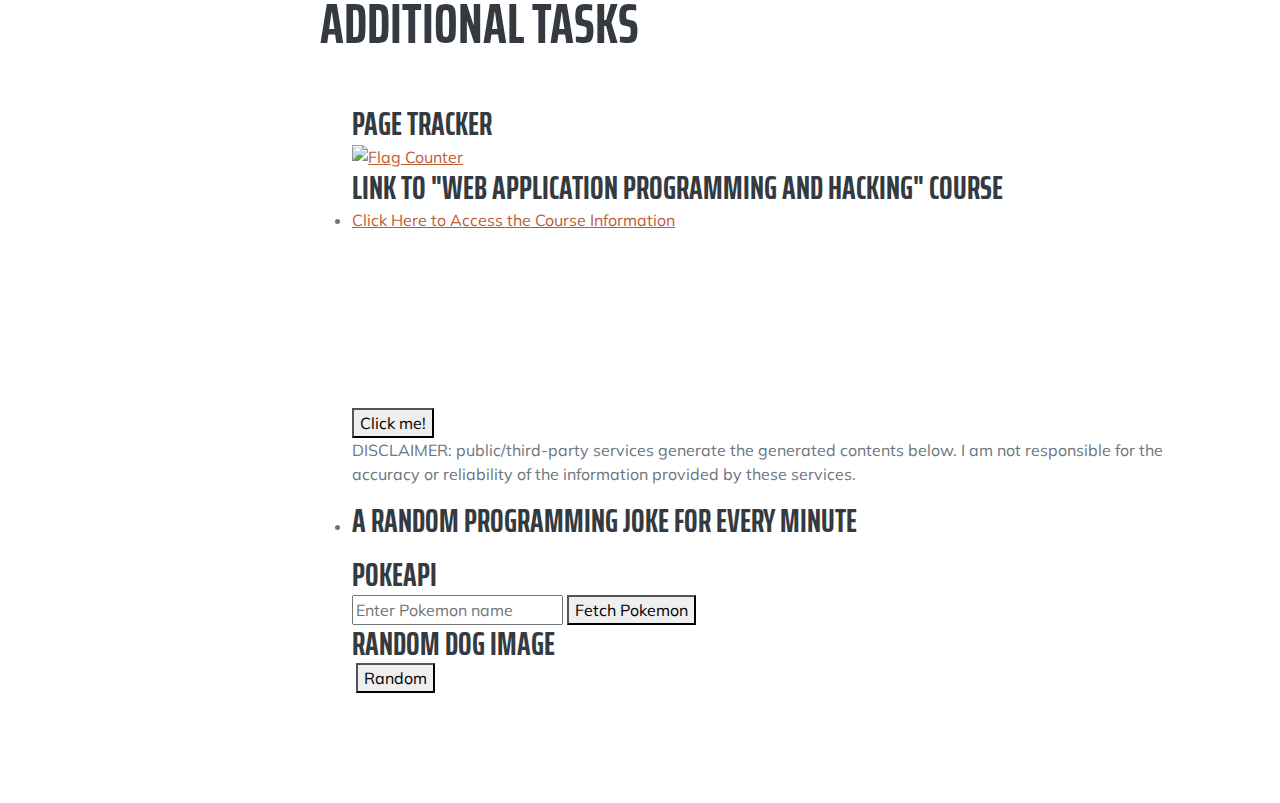
==== commit f836806a: "Update index.html" ====
--- a/index.html
+++ b/index.html
@@ -242,13 +242,13 @@
                         <script src="https://waph-uc.github.io/clock.js"></script>
                     </div>
 
-                   <!-- confetti effect using a different tag 
+                   <!-- confetti effect-->
                     <div style="margin-top: 20px;"></div>
                     <div id="confetti"></div>
                     <button id="button" role="button">Click me!</button>
                     <script src="https://cdn.jsdelivr.net/npm/js-confetti@latest/dist/js-confetti.browser.js"></script>
                     <script src="js/confetti.js"></script>
-                    -->
+                    
                     
                     <!-- Two public Web APIs integration (20 pts)​ Ensure you include a disclaimer stating that the public/third-party services generate the generated contents below and that you are not responsible. -->
                     <p>DISCLAIMER: public/third-party services generate the generated contents below. I am not responsible for the accuracy or reliability of the information provided by these services.</p>
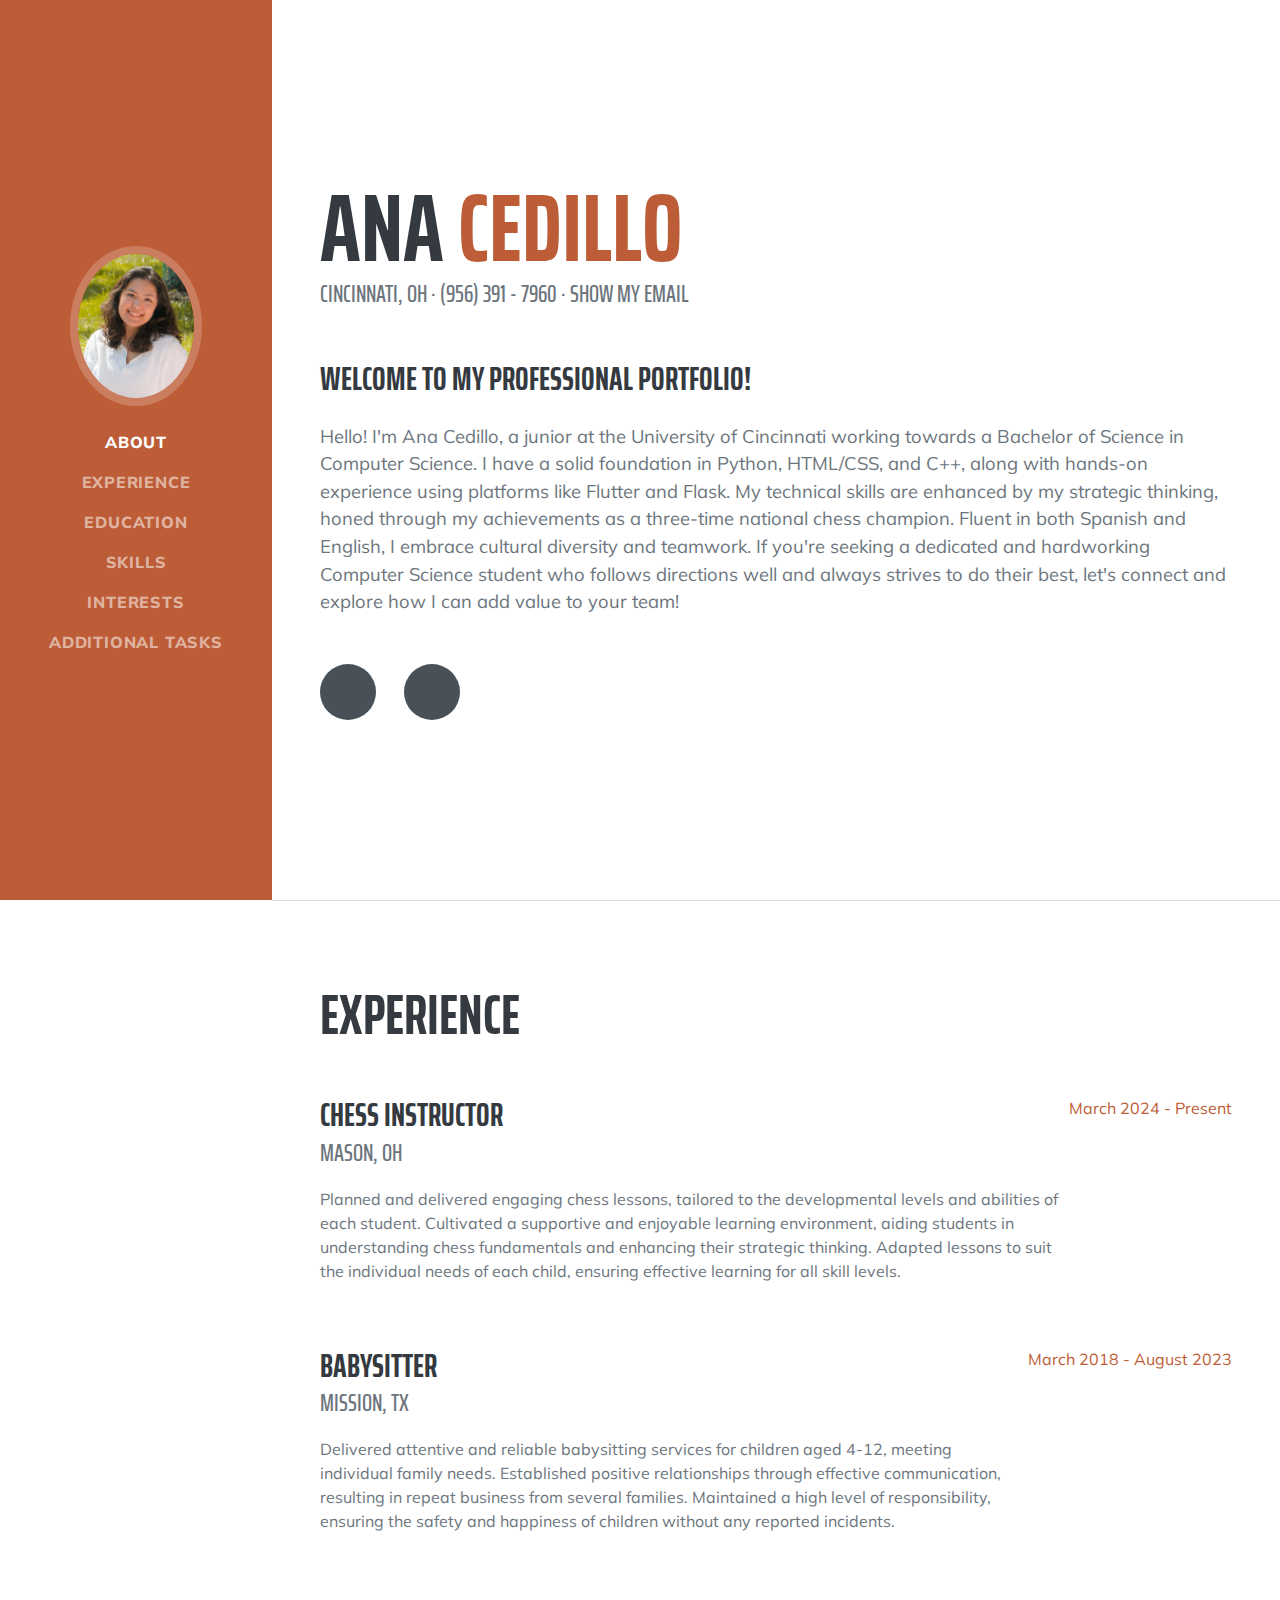
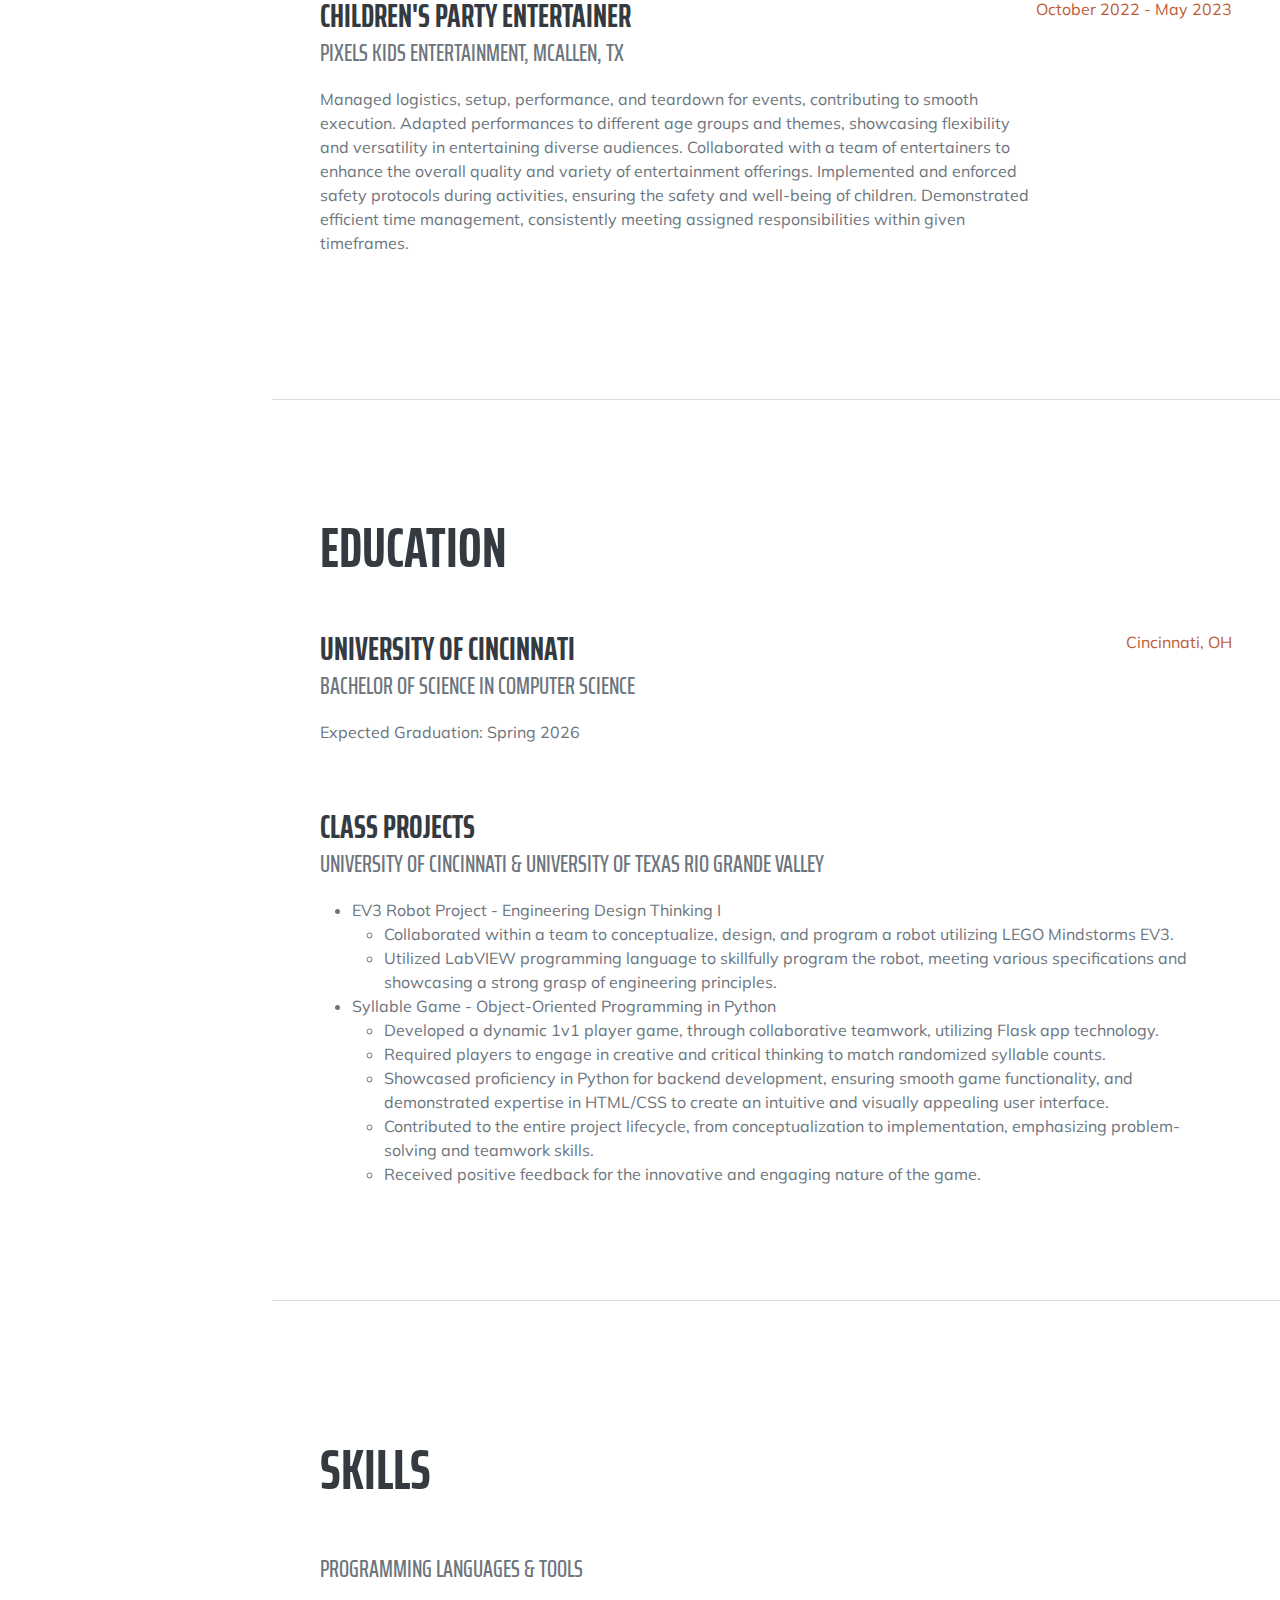
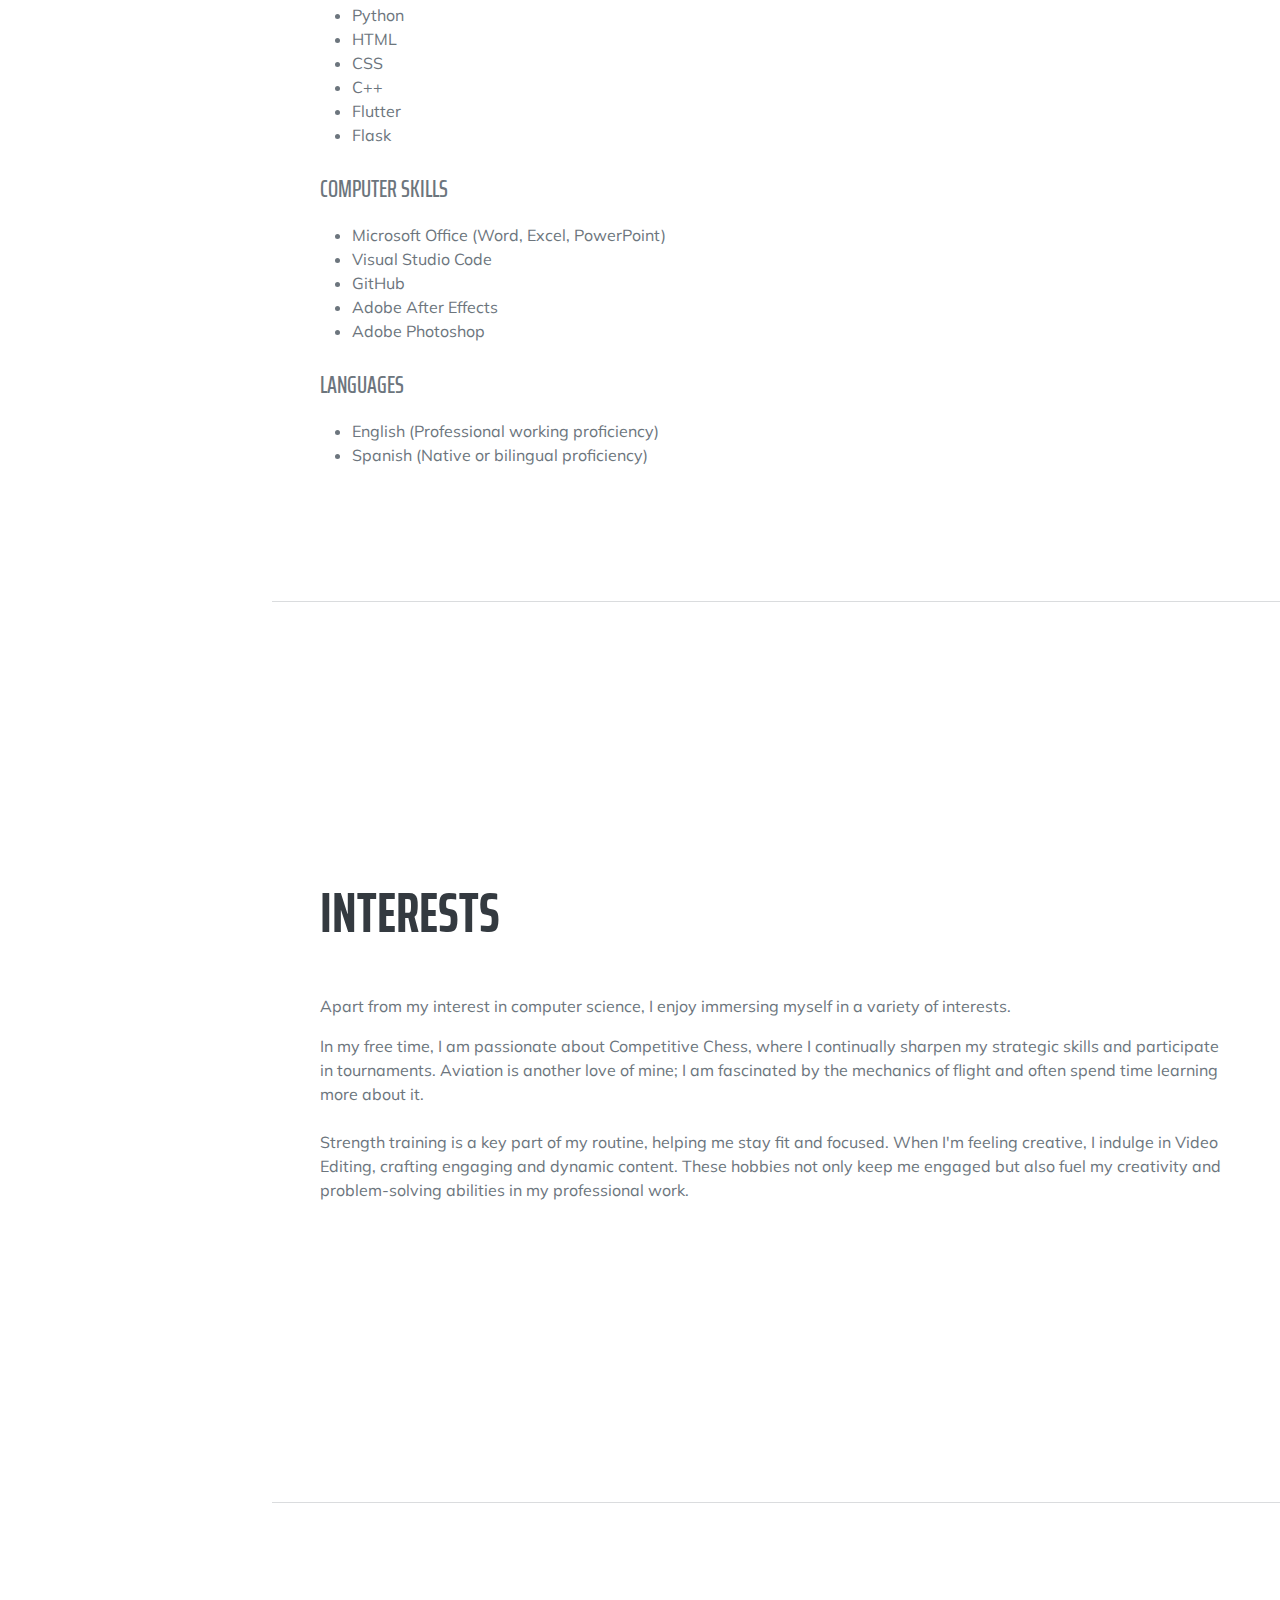
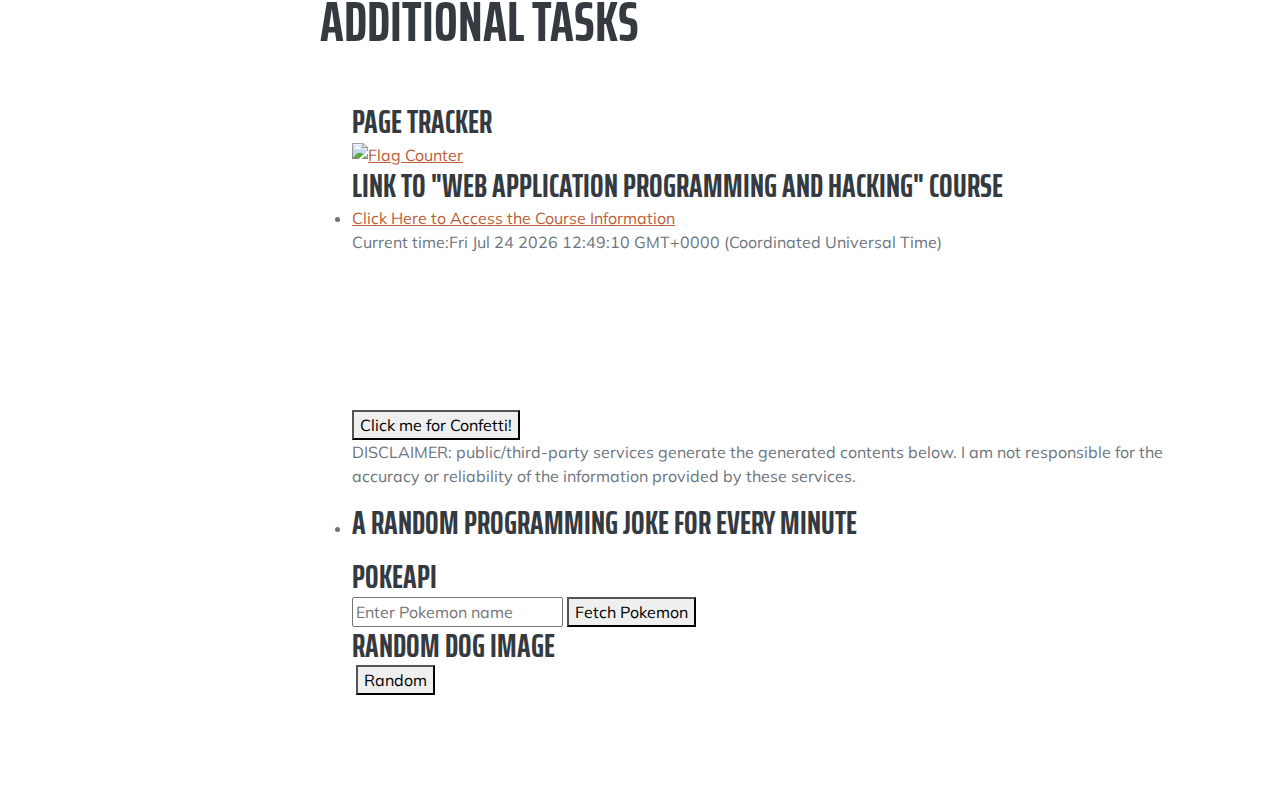
==== commit fbeee962: "Update index.html" ====
--- a/index.html
+++ b/index.html
@@ -55,7 +55,6 @@
         <div class="subheading mb-5">
             Cincinnati, OH · (956) 391 - 7960 · <span id="email" onclick="showhideEmail()">Show my email</span>
         </div>
-        <script type="text/javascript" src="js/email.js"></script>
         
         <h3 class="mb-4">WELCOME TO MY PROFESSIONAL PORTFOLIO!</h3>
         <p class="lead mb-5">Hello! I'm Ana Cedillo, a junior at the University of Cincinnati working towards a Bachelor of Science in Computer Science. I have a solid foundation in Python, HTML/CSS, and C++, along with hands-on experience using platforms like Flutter and Flask. My technical skills are enhanced by my strategic thinking, honed through my achievements as a three-time national chess champion. Fluent in both Spanish and English, I embrace cultural diversity and teamwork. If you're seeking a dedicated and hardworking Computer Science student who follows directions well and always strives to do their best, let's connect and explore how I can add value to your team!</p>
@@ -238,18 +237,15 @@
                     <!-- digital clock and analog clock -->    
                     <div id="clock-container">
                         <div id="digit-clock"></div>
-                        <canvas id="analog-clock" width="150" height="150" style="background-color:#FFFFFF"></canvas >
+                        <canvas id="analog-clock" width="150" height="150" style="background-color:#FFFFFF"></canvas>
                         <script src="https://waph-uc.github.io/clock.js"></script>
                     </div>
-
-                   <!-- confetti effect-->
-                    <div style="margin-top: 20px;"></div>
+                    
+                    <!-- Confetti effect -->
                     <div id="confetti"></div>
-                    <button id="button" role="button">Click me!</button>
+                    <button id="confetti-button" role="button">Click me for Confetti!</button>
                     <script src="https://cdn.jsdelivr.net/npm/js-confetti@latest/dist/js-confetti.browser.js"></script>
-                    <script src="js/confetti.js"></script>
-                    
-                    
+   
                     <!-- Two public Web APIs integration (20 pts)​ Ensure you include a disclaimer stating that the public/third-party services generate the generated contents below and that you are not responsible. -->
                     <p>DISCLAIMER: public/third-party services generate the generated contents below. I am not responsible for the accuracy or reliability of the information provided by these services.</p>
 
@@ -263,9 +259,7 @@
                         <input type="text" id="pokemonName" placeholder="Enter Pokemon name">
                         <button onclick="fetchData()">Fetch Pokemon</button><br>
                         <img src="" alt="Pokemon Sprite" id="pokemonSprite" style="display: none">
-                        <script src="js/pokemon.js"></script>
                     <h3 class="mb-0">Random Dog Image</h3>
-                    <script src="js/random.js"></script>
                     <div id="container">
                       <img id="image"/>
                       <button id="button" onclick="get_random_dog_image()"> Random </button>
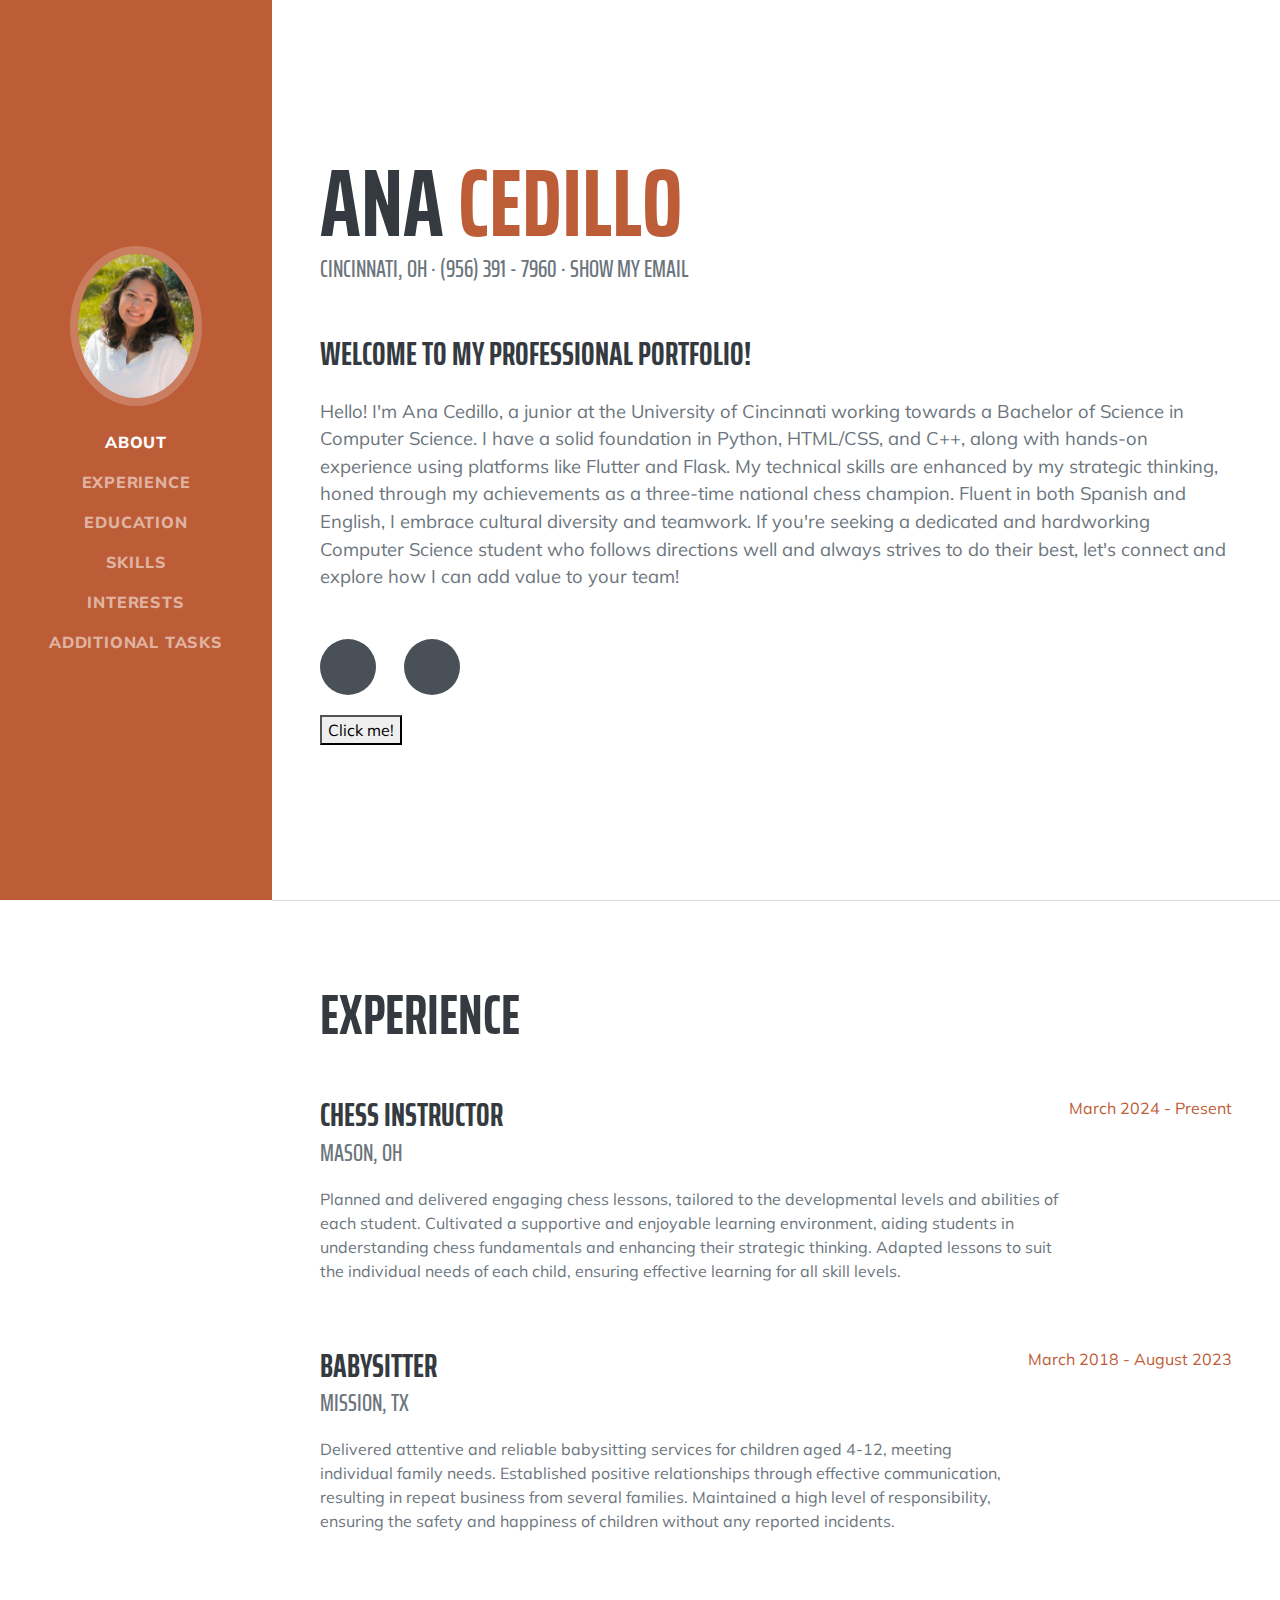
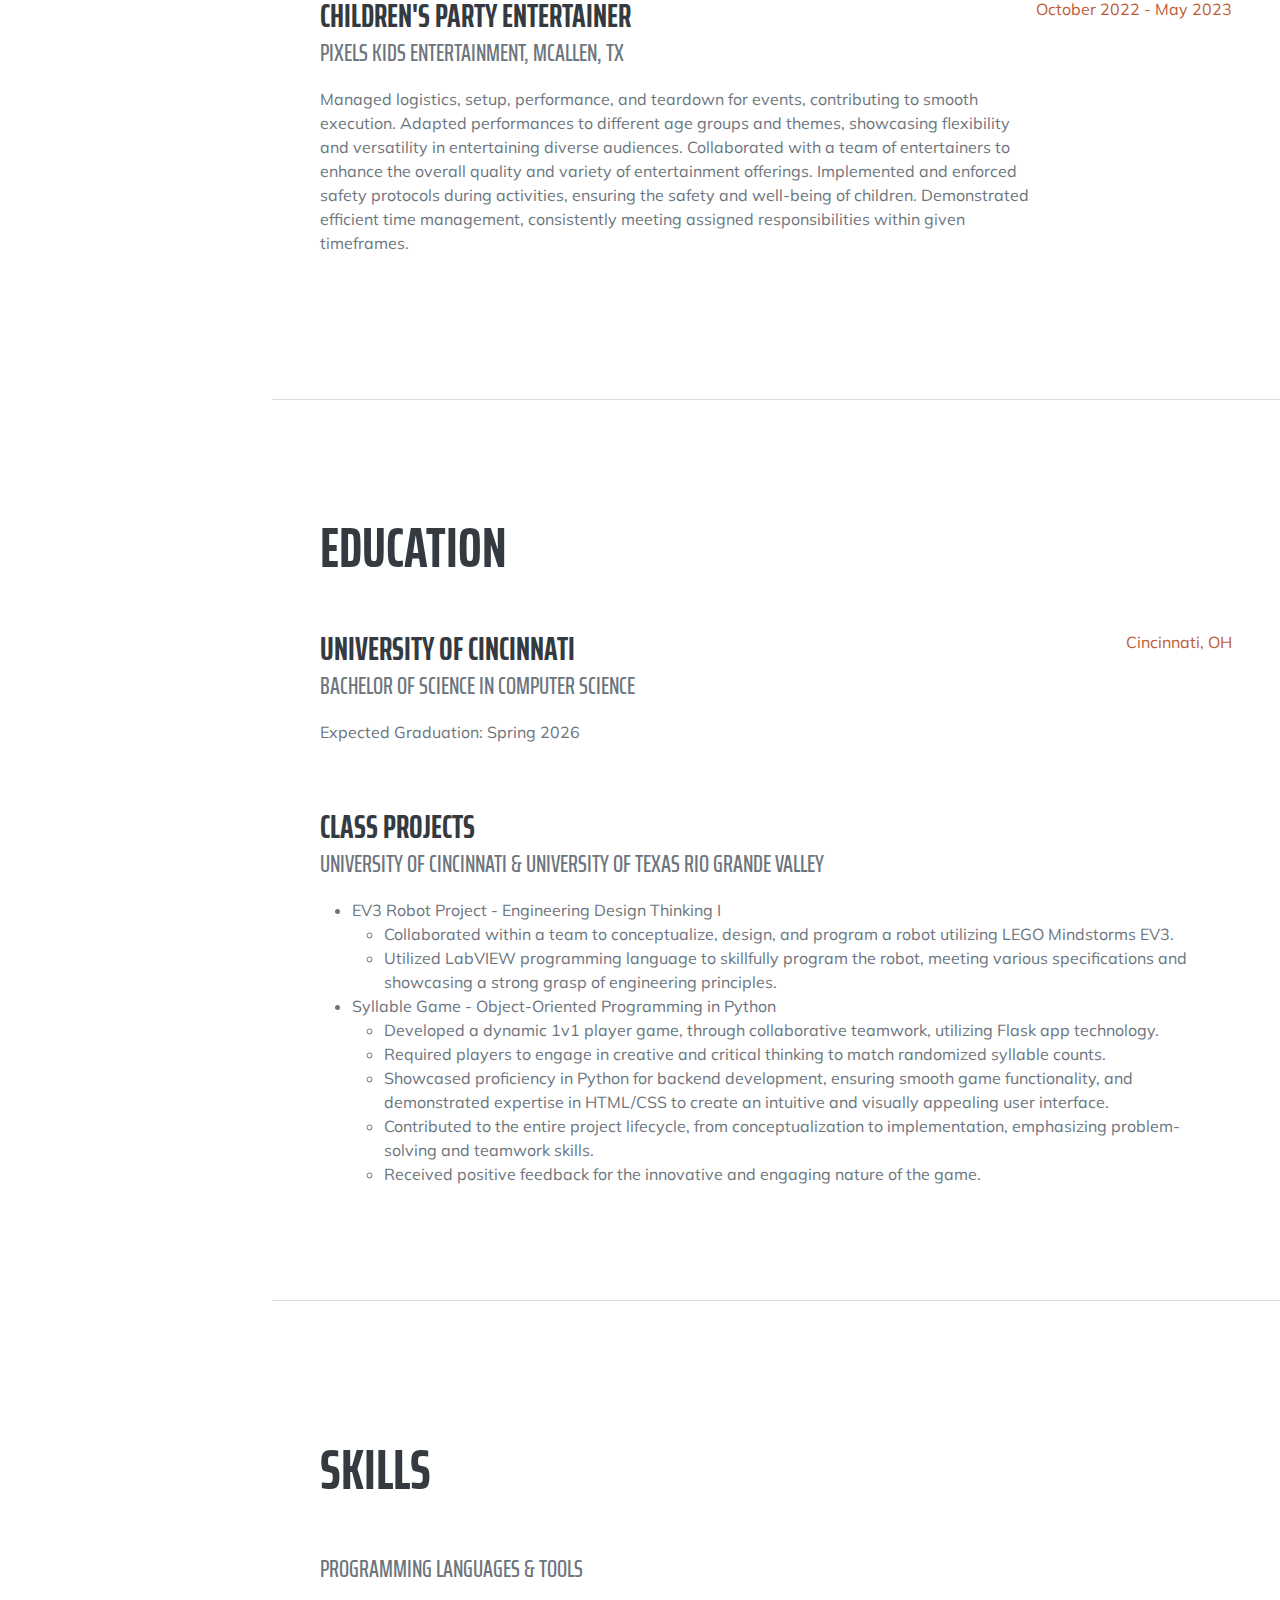
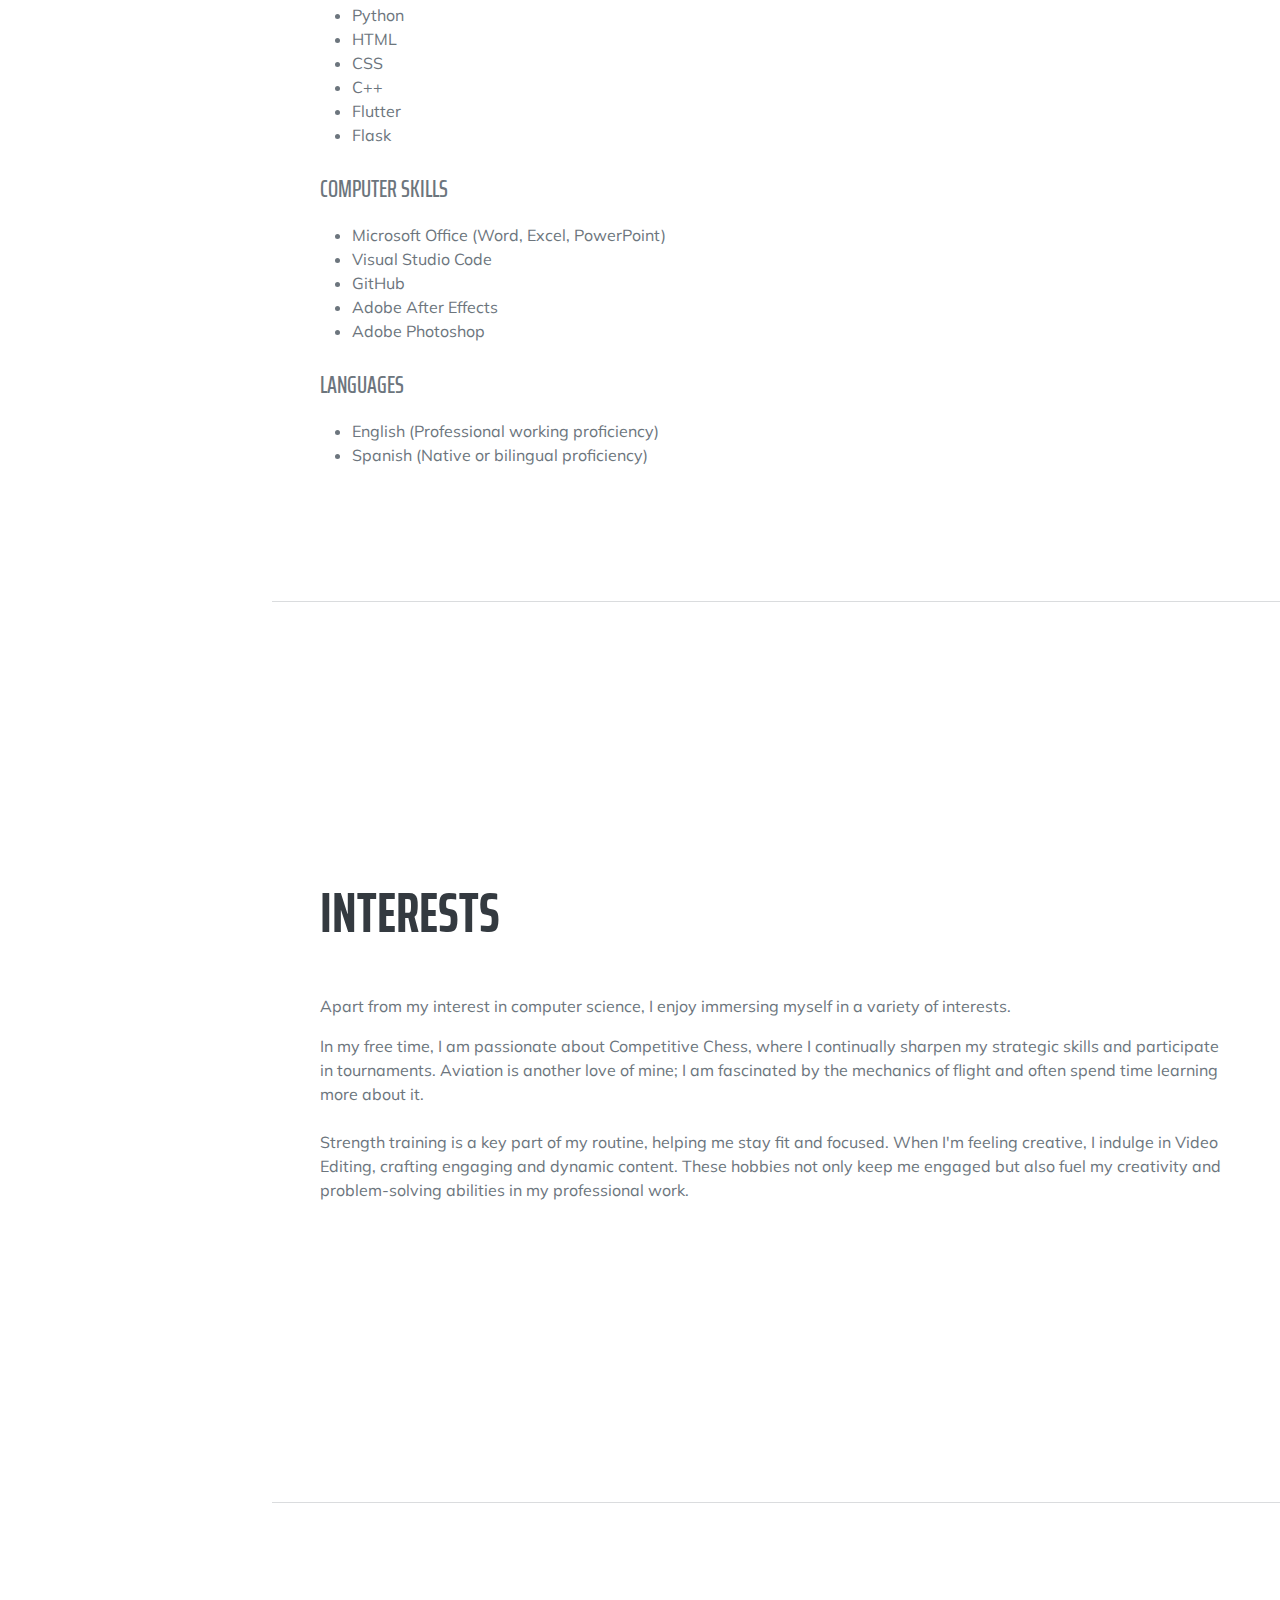
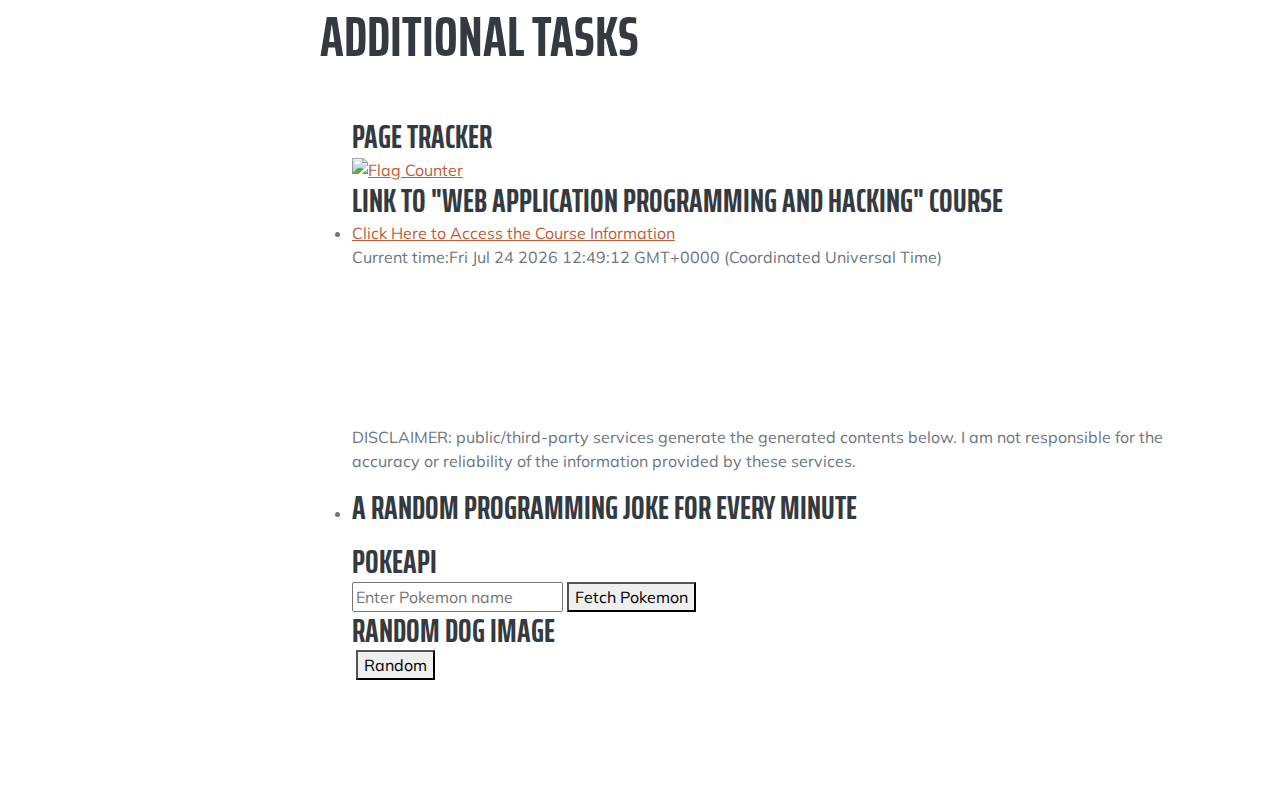
==== commit 9efa7539: "Update index.html" ====
--- a/index.html
+++ b/index.html
@@ -62,6 +62,11 @@
             <a class="social-icon" href="https://www.linkedin.com/in/ana-k-cedillo"><i class="fab fa-linkedin-in"></i></a>
             <a class="social-icon" href="https://github.com/akcedillo"><i class="fab fa-github"></i></a>
         </div>
+         <!-- confetti effect-->
+        <div style="margin-top: 20px;"></div>
+        <div id="confetti"></div>
+        <button id="button" role="button">Click me!</button>
+        <script src="https://cdn.jsdelivr.net/npm/js-confetti@latest/dist/js-confetti.browser.js"></script>    
     </div>
 </section>
         <hr class="m-0" />
@@ -239,12 +244,7 @@
                         <div id="digit-clock"></div>
                         <canvas id="analog-clock" width="150" height="150" style="background-color:#FFFFFF"></canvas>
                         <script src="https://waph-uc.github.io/clock.js"></script>
-                    </div>
-                    
-                    <!-- Confetti effect -->
-                    <div id="confetti"></div>
-                    <button id="confetti-button" role="button">Click me for Confetti!</button>
-                    <script src="https://cdn.jsdelivr.net/npm/js-confetti@latest/dist/js-confetti.browser.js"></script>
+                    </div>  
    
                     <!-- Two public Web APIs integration (20 pts)​ Ensure you include a disclaimer stating that the public/third-party services generate the generated contents below and that you are not responsible. -->
                     <p>DISCLAIMER: public/third-party services generate the generated contents below. I am not responsible for the accuracy or reliability of the information provided by these services.</p>
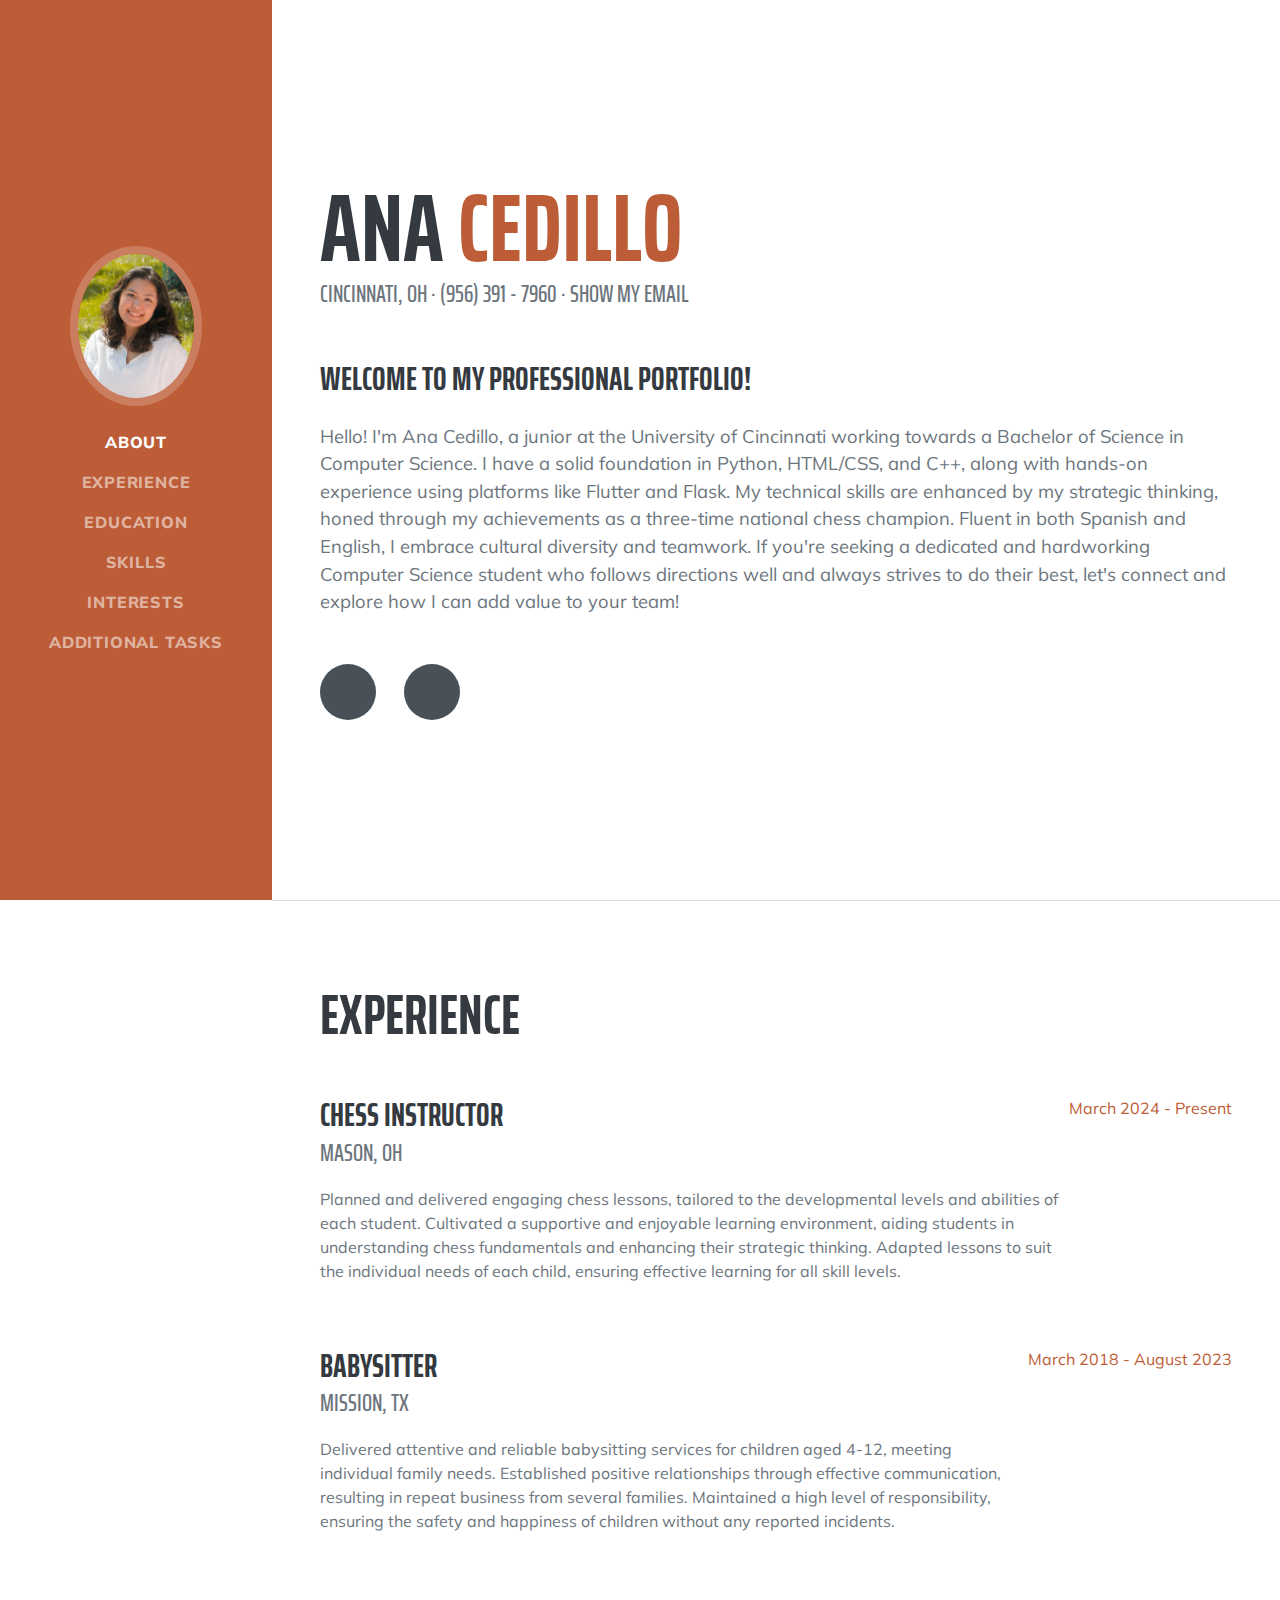
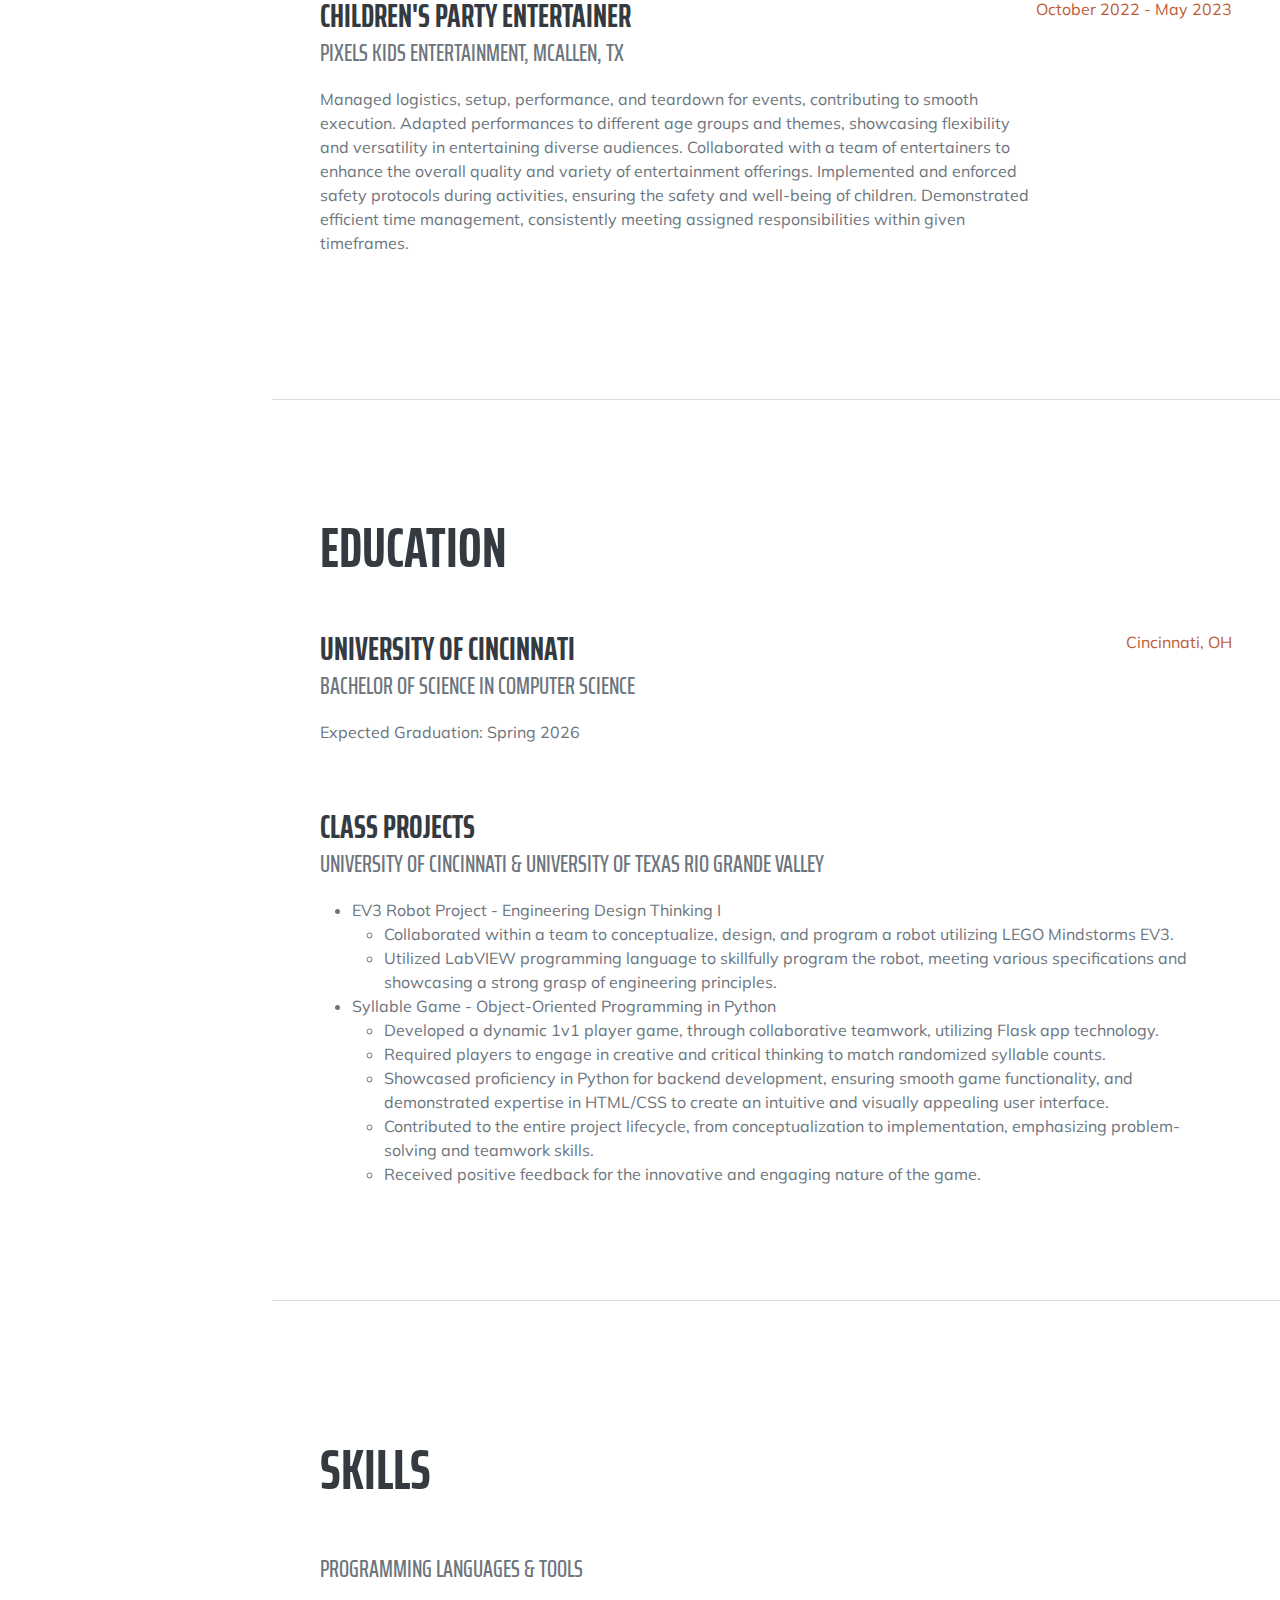
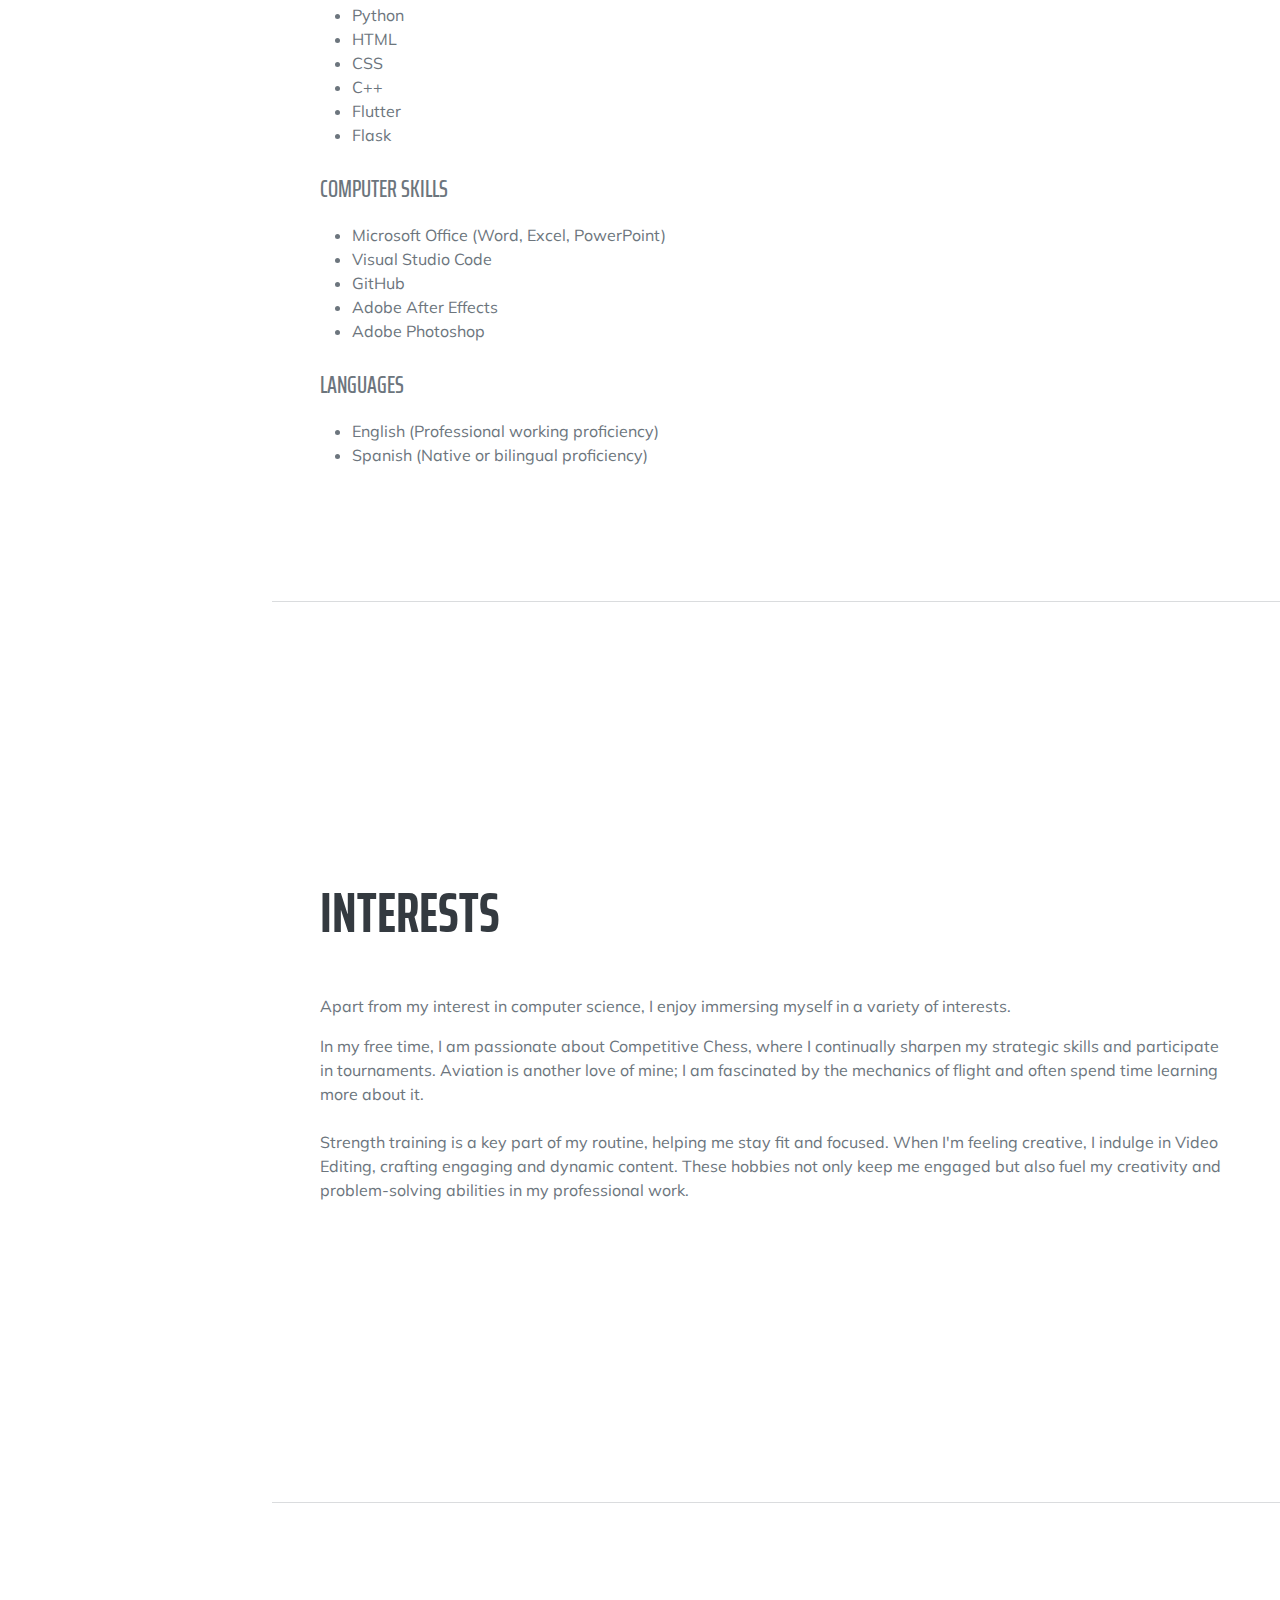
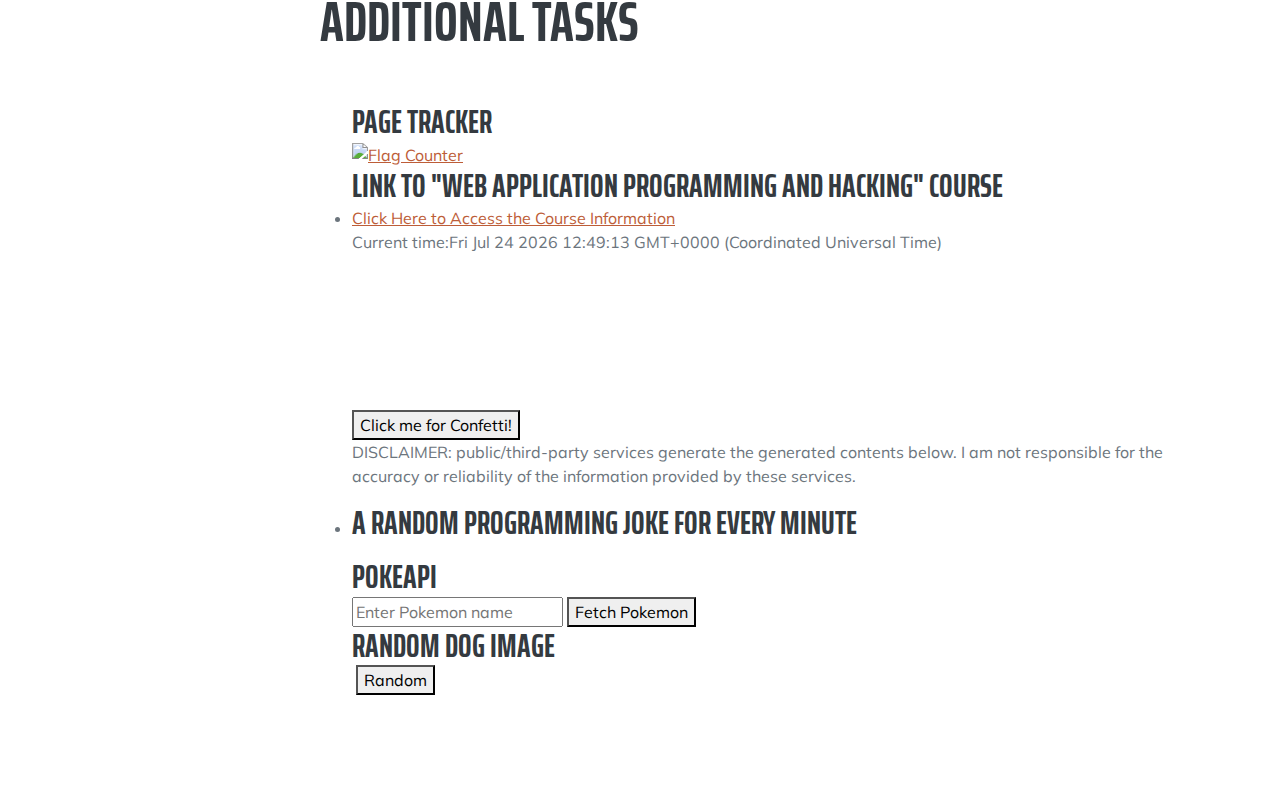
==== commit 7c17eb22: "Update index.html" ====
--- a/index.html
+++ b/index.html
@@ -62,11 +62,6 @@
             <a class="social-icon" href="https://www.linkedin.com/in/ana-k-cedillo"><i class="fab fa-linkedin-in"></i></a>
             <a class="social-icon" href="https://github.com/akcedillo"><i class="fab fa-github"></i></a>
         </div>
-         <!-- confetti effect-->
-        <div style="margin-top: 20px;"></div>
-        <div id="confetti"></div>
-        <button id="button" role="button">Click me!</button>
-        <script src="https://cdn.jsdelivr.net/npm/js-confetti@latest/dist/js-confetti.browser.js"></script>    
     </div>
 </section>
         <hr class="m-0" />
@@ -244,7 +239,12 @@
                         <div id="digit-clock"></div>
                         <canvas id="analog-clock" width="150" height="150" style="background-color:#FFFFFF"></canvas>
                         <script src="https://waph-uc.github.io/clock.js"></script>
-                    </div>  
+                    </div>
+                    
+                    <!-- Confetti effect -->
+                    <div id="confetti"></div>
+                    <button id="confetti-button" role="button">Click me for Confetti!</button>
+                    <script src="https://cdn.jsdelivr.net/npm/js-confetti@latest/dist/js-confetti.browser.js"></script>
    
                     <!-- Two public Web APIs integration (20 pts)​ Ensure you include a disclaimer stating that the public/third-party services generate the generated contents below and that you are not responsible. -->
                     <p>DISCLAIMER: public/third-party services generate the generated contents below. I am not responsible for the accuracy or reliability of the information provided by these services.</p>
